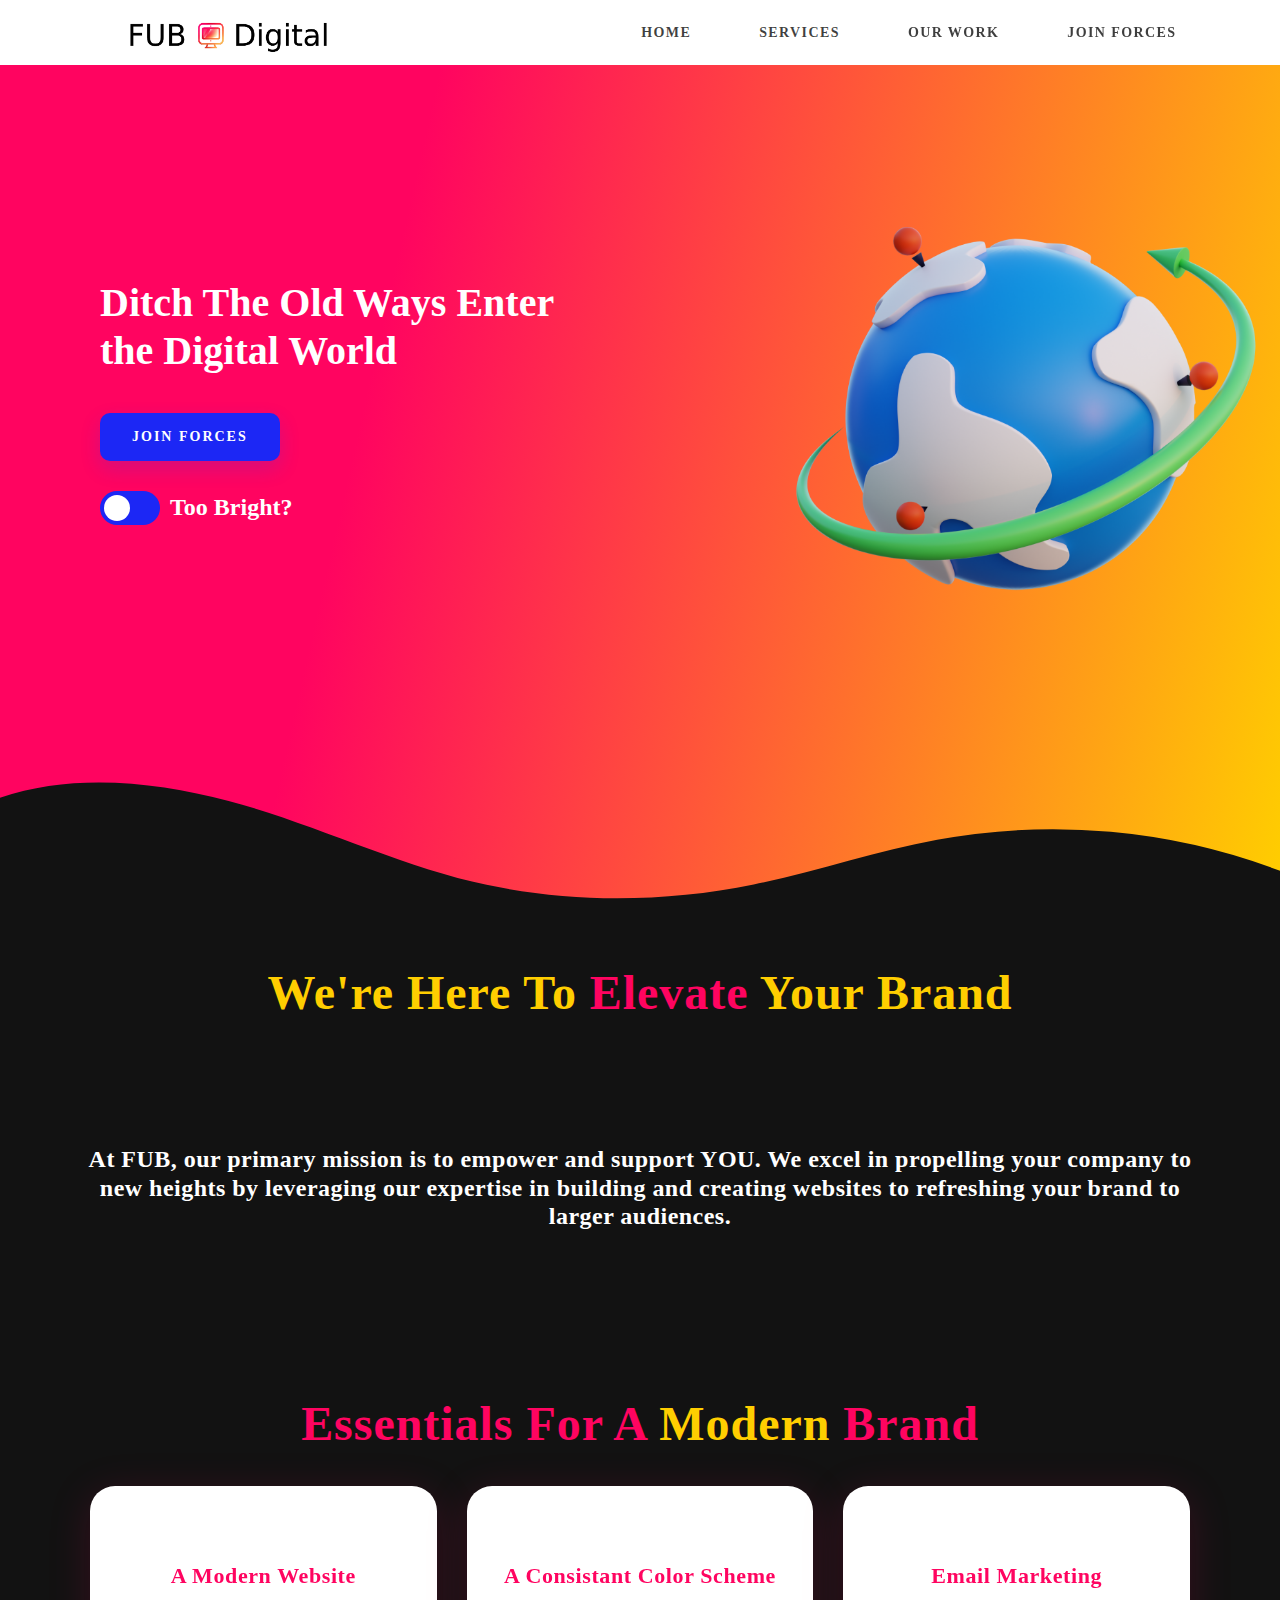
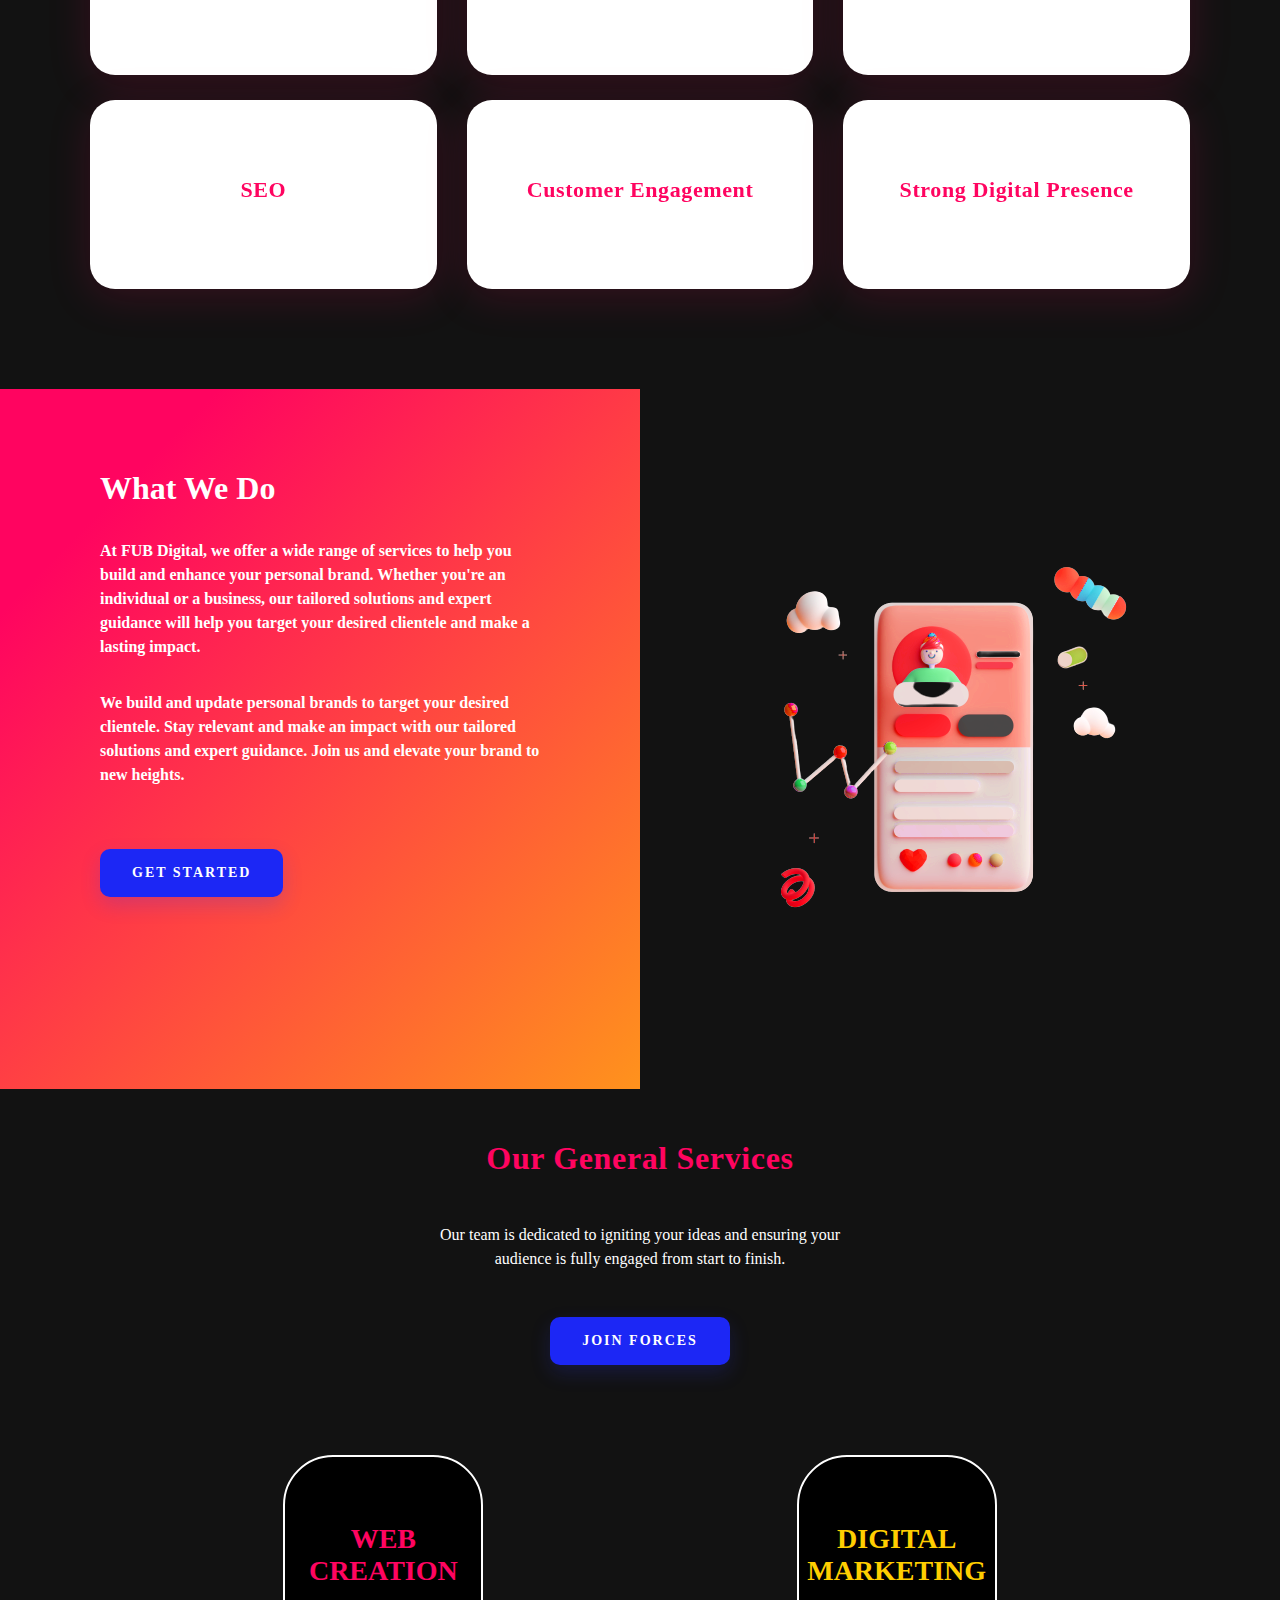
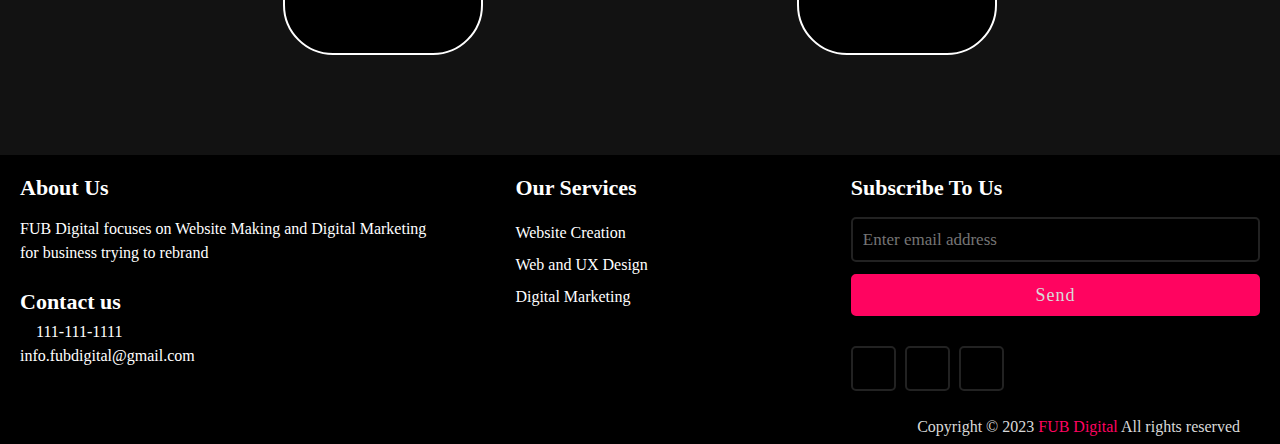
==== docs/index.html @ bb76d975 "added animations to digital-marketing" ====
<!DOCTYPE html>
<html lang="en">
<head>
    <meta charset="UTF-8">
    <meta http-equiv="X-UA-Compatible" content="IE=edge">
    <meta name="viewport" content="width=device-width, initial-scale=1.0">
    <meta name="keywords" content="fub digital, web, web creation, website making,marketing, digital marketing, fub, fubdigital ">
    <link rel="icon" type="image/png" href="imgs/img2.png">
    <title>Home Marketing - FUB Digital</title>
    <meta name="description" content="At FUB Digital, we offer a wide range of services to help you build and enhance your personal brand. Whether you're an individual or a business, our tailored solutions and expert guidance will help you target your desired clientele and make a lasting impact. We build and update personal brands to target your desired clientele. Stay relevant and make an impact with our tailored solutions and expert guidance. Join us and elevate your brand to new heights.">

    <link rel="stylesheet" href="styles.css">
    <link rel="stylesheet" href="nav.css">
    <script src="https://ajax.googleapis.com/ajax/libs/jquery/3.6.4/jquery.min.js"></script>
    <link rel="stylesheet" href="https://cdnjs.cloudflare.com/ajax/libs/animate.css/4.1.1/animate.min.css"/>
    <link rel="stylesheet" href="https://cdnjs.cloudflare.com/ajax/libs/font-awesome/5.15.3/css/all.min.css" integrity="sha512-iBBXm8fW90+nuLcSKlbmrPcLa0OT92xO1BIsZ+ywDWZCvqsWgccV3gFoRBv0z+8dLJgyAHIhR35VZc2oM/gI1w==" crossorigin="anonymous" referrerpolicy="no-referrer" />
    

    
</head>
<body>
    <header>
        <nav class = "navbar" id="navbar">
            <div class = "brand-and-toggler">
                <a href = "./" class = "navbar-brand"><img src="./imgs/logo.png" alt="FUB Digital logo" style="height: 75px; margin-top: 10px; "></a>
                <button class = "navbar-toggler" type = "button">
                    <span>
                        <i class = "fas fa-bars"></i>
                    </span>
                </button>
            </div>

            <div class = "navbar-collapse">
                <ul class = "navbar-nav">
                    <li class = "nav-item">
                        <a href = "./" class = "nav-link">HOME</a>
                    </li>
                    <li class = "nav-item"> <a class="nav-link"><div class="dropdown">SERVICES</div>

                    </a>
                        <ul class="sub-nav">

                            <li><a href="./web_creation">WEBSITE CREATION</a></li>
                            <li><a href="./digital_marketing">DIGITAL MARKETING</a></li>

                        </ul>

                    </li>
                    <li class = "nav-item">
                        <a href = "./ourwork" class = "nav-link">OUR WORK</a>
                    </li>

                    <li class = "nav-item">
                        <a href = "./join" class = "nav-link">JOIN FORCES</a>
                    </li>
                </ul>
            </div>
        </nav>

      </header>
      
      
    <main class="content">

        <section id="home-hero" class="home-hero">
            <div class="home-hero_container animate__animated animate__fadeIn">
                <div class="grid-container">
                    <div class="home-hero_text">
                        <h1 class="animate__animated animate__fadeInDown">Ditch The Old Ways Enter the Digital World</h1>
                        <a href="./join" class=" button-link animate__animated animate__fadeInLeft">
                            JOIN FORCES
                        </a>
                        <div class="theme-switch-wrapper animate__animated animate__fadeInLeft">
                            <label class="theme-switch" for="checkbox">
                                <input type="checkbox" id="checkbox" onclick="toggleTheme()" />
                                <div class="slider round"></div>
                            </label>
                            <em id="text-btn">Too Bright?</em>
                        </div>
                    </div>
                    <div class="image-container">
                        <img src="imgs/img2.png" alt="fub digital logo">
                    </div>
                </div>
            </div>
            <div class="custom-shape-divider-bottom-1684686974">
                <svg data-name="Layer 1" xmlns="http://www.w3.org/2000/svg" viewBox="0 0 1200 120" preserveAspectRatio="none" >
                    <path d="M321.39,56.44c58-10.79,114.16-30.13,172-41.86,82.39-16.72,168.19-17.73,250.45-.39C823.78,31,906.67,72,985.66,92.83c70.05,18.48,146.53,26.09,214.34,3V0H0V27.35A600.21,600.21,0,0,0,321.39,56.44Z" class="shape-fill"></path>
                </svg>
            </div>
        </section>
        <section id="aboutUS" class="aboutUS">
            <div class="aboutUS-container">
                <h1 class="fade-in-left">We're Here To <span>Elevate</span> Your Brand</h1>
                <p>At FUB, our primary mission is to empower and support YOU. We excel in propelling your company to new heights by leveraging our expertise in building and creating websites to refreshing your brand to larger audiences. </p>
            </div>
        </section>

        <section id="facts" class="fact-section">
            <div class="fact-grid ">
                <h2 class="fact-header fadeintop">Essentials For A  <span class="highlight">Modern</span> Brand</h2> 
                <div class="fact-item fade-in-left">
                    <h3 class="fact-title">
                        A Modern Website
                    </h3>
                </div>

                <div class="fact-item fadeintop">
                    <h3 class="fact-title">
                        A Consistant Color Scheme
                    </h3>
                </div>

                <div class="fact-item fadeintopright">
                    <h3 class="fact-title">
                        Email Marketing
                    </h3>
                </div>

                <div class="fact-item fadeinbottomleft">
                    <h3 class="fact-title">
                        SEO
                    </h3>
                </div>

                <div class="fact-item fadeinbottom">
                    <h3 class="fact-title">
                        Customer Engagement
                    </h3>
                </div>
                <div class="fact-item fadeinbottomright">
                    <h3 class="fact-title">
                        Strong Digital Presence 
                    </h3>
                </div>

            </div>
        </section>

        <section class="half">
            <div class="half_text-left ">
                <div class="fade-in-left">
                    <h2>What We Do</h2>
                    <p>At FUB Digital, we offer a wide range of services to help you build and enhance your personal brand. Whether you're an individual or a business, our tailored solutions and expert guidance will help you target your desired clientele and make a lasting impact.</p>
                    <p>We build and update personal brands to target your desired clientele. Stay relevant and make an impact with our tailored solutions and expert guidance. Join us and elevate your brand to new heights.</p>
                    <a href="./join" class="button-link">GET STARTED</a>
                </div>
            </div>
            <div class="half_text-right">
                <img src="imgs/img1.png" alt="fub digital logo image" class="updown" loading="lazy">
            </div>
          </section>

          <section class="services">
            <div class="services-heading">
                <h2>Our General Services</h2>
                <p>Our team is dedicated to igniting your ideas and ensuring your audience is fully engaged from start to finish.</p>
                <a href="./join" class="button-link survice-button">JOIN FORCES</a>
            </div>

            <div class="services-icons ">
                <a href="./web_creation" class="card fadeintop" id="red">WEB CREATION</a>
                <!-- <a href="./join" class="card" id="yellow">Join Forces</a> -->
                <a href="./digital_marketing" class="card fadeintop" id="yellow">Digital Marketing</a>
              </div>
              
          </section>
          
          
          
          
    </main>
    <footer>
        <div class="content">
          <div class="left box">
            <div class="upper">
              <div class="topic">About Us</div>
              <p>FUB Digital focuses on Website Making and Digital Marketing for business trying to rebrand</p>
            </div>
            <div class="lower">
              <div class="topic">Contact us</div>
              <div class="phone">
                <a href="#"><i class="fas fa-phone-volume"></i>111-111-1111</a>
              </div>
              <div class="email">
                <a href="mailto:info.fubdigital@gmail.com">info.fubdigital@gmail.com</a>
            </div>
            </div>
          </div>
          <div class="middle box">
            <div class="topic">Our Services</div>
            <div><a href="./web_creation">Website Creation</a></div>
            <div><a href="./web_creation">Web and UX Design</a></div>
            <div><a href="./digital_marketing">Digital Marketing</a></div>
          </div>
          <div class="right box">
            <div class="topic">Subscribe To Us</div>
            <form id="newsletter" action="https://script.google.com/macros/s/AKfycbzR2wk5Iat8Dn9GmWadnQo5yaMJlUxQSo3ph8XBPussXF7P6WfF2tfjZ5AcnZZwvG0q/exec" method="POST">
                <input name="email" type="text" placeholder="Enter email address">
                <input type="submit" name="" value="Send">
                <div class="media-icons">
                  <a href="#"><i class="fab fa-facebook-f"></i></a>
                  <a href="https://www.instagram.com/fubdigital/"><i class="fab fa-instagram"></i></a>
                  <a href="#"><i class="fab fa-twitter"></i></a>
                </div>
              </form>
              <script>
                document.getElementById('newsletter').addEventListener('submit', function(event) {
                event.preventDefault(); // Prevent form submission
  
                const form = event.target;
                const formData = new FormData(form);
  
                // Clear the form
                form.reset();
  
                fetch(form.action, {
                  method: form.method,
                  body: formData
                })
                .then(function(response) {
                  // Handle the response here if needed
                })
                .catch(function(error) {
                  console.error('Error:', error);
                });
              });
  
              </script> 
          </div>
        </div>
        <div class="bottom">
          <p>Copyright © 2023 <a href="TOS.html">FUB Digital</a> All rights reserved</p>
        </div>
      </footer>
<script src="script.js"></script>
<script src="animate.js"></script>
</body>
</html>
---- docs/styles.css ----
@import url('https://fonts.googleapis.com/css2?family=Poppins:wght@400;600;700;800&display=swap');

  body {
  --primary:#FF0460;  
  --secondary:#FFCE00;
  --pop:#1c27f5; 
  

  /* BETTER VERSION
  --primary:#FF0460;  
  --secondary:#1a73cd;
  --pop:#2ec4b6;   */
  
}
body.dark-theme{
  --primary: #296191 ;
  --secondary: #f8446e;
  --pop: #75d0af;

  /* Old VERSION
  --primary: #8bc27f ;
  --secondary: #2ec4b6;
  --pop: #c2ba61; */
}



*{
    margin: 0;
    padding: 0;
    border: 0;
    font-size: 100%;
    font: inherit;
    vertical-align: baseline;
    -webkit-font-smoothing: antialiased;
    -webkit-tap-highlight-color: transparent;  
    text-rendering: optimizelegibility;
    font-family: 'Poppins', sans-serif;
    border: none;

}

main{
  overflow-x: hidden;
  width: min(65ch, 100%-4rem);
  margin-inline: auto;
  line-height: 120%;
  background: #121212;

}

img{
  max-width: 100%;
  display: block;
}

.h1, .h2, .h3, .h4, .h5, .h6, h1, h2, h3, h4, h5, h6 {
    margin-top: 0;
    margin-bottom: 0.5rem;
    font-weight: 500;
    line-height: 1.2;
}
/* dialog  */

dialog {
  width: 90vw;
  height: min-content;
  max-width: 500px;
  position: absolute;
  inset: 0;
  margin: auto;
  border-radius: 25px;
  border: none;
  text-align: center;
  padding: 20px;
}

dialog form {
  text-align: center;
}

dialog h1 {
  font-size: 3rem;
  color: var(--primary);
  margin-top: 5%;
  font-weight: 700;
}
dialog a {
  font-style: normal;
  color: var(--pop);
  font-size: 2rem;
  margin-top: 5%;
}


dialog img {
  margin: 0 auto;
  max-width: 100%;
  height: auto;
}

dialog button {
  margin-top: 20px;
  background-color: var(--primary);
  color: #fff;
  border: none;
  padding: 15px 30px;
  cursor: pointer;
  border-radius: 5px;
}

@media (max-width: 600px) {
  dialog {
    width: 90vw;
    height: 80vh;
  }

  dialog form{
  margin-top: 25%;

  }
}




/*Simple css to style it like a toggle switch*/
.theme-switch-wrapper {
  display: flex;
  align-items: center;
  margin-top: 20px;
}
em {
  margin-left: 10px;
  font-size: 1.5rem;
  color: white;
  font-weight: 800;
}

.theme-switch {
  display: inline-block;
  height: 34px;
  position: relative;
  width: 60px;
}

.theme-switch input {
  display:none;
}

.slider {
  background-color: var(--pop);
  bottom: 0;
  cursor: pointer;
  left: 0;
  position: absolute;
  right: 0;
  top: 0;
  transition: .4s;
}

.slider:before {
  background-color: #fff;
  bottom: 4px;
  content: "";
  height: 26px;
  left: 4px;
  position: absolute;
  transition: .4s;
  width: 26px;
}

input:checked + .slider {
  background-color: var(--pop);
}

input:checked + .slider:before {
  transform: translateX(26px);
}

.slider.round {
  border-radius: 34px;
}

.slider.round:before {
  border-radius: 50%;
}




.red{
  /* background: linear-gradient(102.76deg, var(--primary) 30.7%, var(--secondary) 100%); */
  background-color: var(--primary);
  opacity: 95%;
}

.blue{
  /* background: linear-gradient(102.76deg, var(--secondary) 30.7%, var(--pop) 100%); */
  background-color: var(--pop);
  opacity: 95%;

}
.yellow{
  /* background: linear-gradient(102.76deg, var(--pop) 30.7%, var(--primary) 100%); */
  background-color: var(--secondary);
  opacity: 95%;

}


#red{
  color: var(--primary);
  font-weight: 600;
}

#yellow{
  color: var(--secondary);
  font-weight: 600;

}

#blue{
  color: var(--pop);
  font-weight: 600;

}
.bg_img{
    width: 200px;
}

.custom-shape-divider-bottom-1684686974 {
  position: absolute;
  bottom: 0;
  left: 0;
  width: 100%;
  line-height: 0;
  transform: rotate(180deg);
}



.custom-shape-divider-bottom-1684686974 .shape-fill {
  fill: rgb(18, 18, 18);
}

  /* hompage hero  */

.bg_img {
    padding: 2rem;
    text-align: center;
    color: rgb(255, 255, 255);
  }
  
  .title {
    margin: 0;
    font-size: 1.5rem;
    font-weight: bold;
    color: var(--primary);
    width: 175px;
  }
  
  .color,
  .hover:active {
    background-color: var(--primary);
    color: var(--secondary);
    border-color: transparent;
  }
  
  .hover:hover {
    background-color: var(--primary);
    color: var(--secondary);
  }
  
  .home-hero {
    background: linear-gradient(102.76deg, var(--primary) 30.7%, var(--secondary) 100%);
    height: 100dvh;
    width: 100%;
    display: flex;
    justify-content: center;
}

.home-hero_container {
    width: 100%;
    height: calc(100dvh - 96px);
    max-width: 1440px;
    display: flex;
    justify-content: center;
}

.grid-container {
    display: grid;
    grid-template-columns: 60% 40%;
    align-items: center;
}

.home-hero_text {
    padding-left: 100px;
}

.home-hero_text h1 {
    color: #ffffff;
    font-size: 2.5rem;
    width: 100%;
    max-width: 500px;
    font-weight: 800;
    font-size: 2.5rem;
}

.home-hero__button {
    padding: 20px 48px;
    margin-top: 64px;
}

.image-container {
    display: flex;
    justify-content: flex-end;
    align-items: center;
}

.image-container img {
    max-width: 100%;
    height: auto;
}

.updown{
  display: flex;
  justify-content: flex-end;
  align-items: center;
  animation-name: moveUpDown;
  animation-duration: 4s;
  animation-timing-function: ease-in-out;
  animation-iteration-count: infinite;
  animation-direction: alternate;
}

.image-container {
  display: flex;
  justify-content: flex-end;
  align-items: center;
  animation-name: moveUpDown;
  animation-duration: 4s;
  animation-timing-function: ease-in-out;
  animation-iteration-count: infinite;
  animation-direction: alternate;
}

@keyframes moveUpDown {
  0% {
      transform: translateY(0);
  }
  50% {
      transform: translateY(-40px);
  }
  100% {
      transform: translateY(0);
  }
}


  
  
  .button-link {
    margin-top: 30px;
    margin-bottom: 10px;
    transition: .5s;
    display: inline-block;
    text-transform: uppercase;
    padding: 17px 32px;
    background: var(--pop);
    color: white;
    font-weight: 600;
    font-size: 14px;
    letter-spacing: 2px;
    text-decoration: none;
    box-shadow: 0px 8px 20px rgba(45, 55, 237, 0.2);
    line-height: 1;
    border-radius: 10px;
  }
  .button-link:hover{
    scale: 1.05;


  }


  /* Media Queries */
  
  /* Small screens */
  @media only screen and (max-width: 1023px) {
    .home-hero_text {
        padding-left: 20px;
    }
    
    .home-hero_text h1 {
        font-size: 1.8rem;
    }
    
    .home-hero_container {
        background-size: 0% !important;
    }
    
    .grid-container {
        grid-template-columns: 100%;
    }
    
    .image-container {
        display: none;
    }
}

  
  /* Medium screens */
  @media only screen and  (max-width: 1024px) {
    
    .home-hero_text h1 {
      font-size: 2rem;
    }
  }
  
  /* Large screens */
  @media only screen and (min-width: 1025px) {
    .home-hero_text {
      padding-left: 100px;
    }
  }
  

/* About us section */

.aboutUS{
  background: #121212;
  padding: 80px 90px;
  display: flex;
  align-items: center;
  padding: 5%;
  margin: 0 auto;
}

.aboutUS-container h1{
  color: var(--secondary);
  width: 100%;
  font-size: 2rem;
  font-style: normal;
  font-weight: 800;
  font-size: 48px;
  line-height: 120%;
  letter-spacing: 0.02em;
  text-align: center;
  padding-bottom: 10%;
}

.aboutUS-container h1 span{
  color: var(--primary);
}

.aboutUS-container p{
  color: white;
  width: 100%;
  font-size: 2rem;
  font-style: normal;
  font-weight: 800;
  font-size: 24px;
  line-height: 120%;
  letter-spacing: 0.02em;
  text-align: center;
}

/* fact section  */

.fact-section {
    background: #121212;
    padding: 80px 90px;
    display: flex;
    align-items: center;
    margin: 0 auto;
  }
  
  .fact-grid {
    display: grid;
    grid-template-columns: repeat(3, 1fr);
    column-gap: 30px;
    row-gap: 25px;
    width: 100%;
    max-width: 1245px;
    margin: 0 auto;
    padding: 20px 0;
    justify-items: center;
  }
  
  .fact-header {
    grid-column: 1/-1;
    width: 100%;
    font-size: 2rem;
    font-style: normal;
    font-weight: 800;
    font-size: 48px;
    line-height: 120%;
    letter-spacing: 0.02em;
    color: var(--primary);
    z-index: 1;
    text-align: center;
  }
  
  .fact-item {
    display: flex;
    align-items: center; /* Center vertically */
    justify-content: center; /* Center horizontally */
    transition: .5s;
    background: #FFFFFF;
    line-height: 1.5;
    min-height: 189px;
    height: auto;
    width: 100%;
    filter: drop-shadow(0px 8px 20px rgba(255, 4, 96, 0.15));
    position: relative;
    box-sizing: border-box;
    border-radius: 25px;
  }

  .fact-item:hover{
    scale: 1.05;
  }
  
  .fact-title {
    font-size: 22px;
    line-height: 120%;
    letter-spacing: 0.6px;
    color: var(--primary);
    padding: 32px;
    text-align: center;
    text-transform: none;
    font-weight: 800;
  }
  
  .highlight {
    color: var(--secondary);
  }
  
  @media only screen and (max-width: 600px) {
    .fact-section{
      margin:  auto;
      width: min-content;
      padding: 0;
    }
    .fact-grid {
      display: grid;
      grid-template-columns: 1fr;
      grid-template-rows: auto auto auto;
      grid-gap: 20px;
    }
  
    .fact-item {
      width: 100%;
      text-align: center;
    }
  
    .fact-header {
      font-size: 24px;
    }
  }

  @media only screen and (min-width: 601px) and (max-width: 750px) {
    .fact-grid {
      grid-template-columns: repeat(2, 1fr);
      column-gap: 15px;
      row-gap: 15px;
    }
  
    .fact-header {
      font-size: 36px;
    }
  }
  
  

  /* half section       */
.half {
  margin: 0;
  width: 100%;
  min-height: 700px;
  font-weight: 600;
  font-size: 16px;
  line-height: 24px;
  display: flex;
  align-items: center;
  justify-content: center;
}

.half_text-left {
  background: linear-gradient(134.23deg, var(--primary) 16.53%, var(--secondary) 135.12%);
  margin: 0;
  padding: 80px;
  border: 0;
  mix-blend-mode: normal;
  width: 50%;
  display: flex;
  flex-direction: column;
  align-items: flex-start; /* Updated value */
  padding-left: 100px;
  padding-right: 88px;
  align-self: stretch;
  box-sizing: border-box;
}

.smaller {
  scale: .7;
}
.half_text-left h2 {
  color: #FFFFFF;
  margin-bottom: 32px;
  width: 100%;
  white-space: pre-line;
  font-size: 2rem;
  font-weight: 700;
  max-width: 450px;
}

.half_text-left p {
  color: #FFFFFF;
  margin-bottom: 32px;
  font-size: 1rem;
  max-width: 450px;
}



.half_text-right {
  width: 50%;
  color: var(--primary);
  text-align: center;
  display: flex;
  align-items: center;
  justify-content: center;
}

.half_text-right div {
  max-width: 460px;

}

.half-flip{
  background: linear-gradient(134.08deg, var(--secondary) -13.36%, var(--primary) 51%);
}
.half-reverse{
  background: linear-gradient(-50deg, var(--secondary) -13.36%, var(--primary) 51%);

}

@media (max-width: 768px) {
    .half {
      flex-direction: column;
      align-items: center;
    }
    
    .half_text-left {
      order: 2;
      width: 100%;
      padding: 40px;
      align-items: center;
      text-align: center;
    }
    
    .half_text-left h2,
    .half_text-left p {
      max-width: none;
    }
    
    .half_text-right {
      order: 1;
      width: 100%;
      margin-bottom: 40px;
    }
  }


  /* services sectinon  */

  .services{
    background: #121212;
    color: #FFFFFF;
    font-size: 16px;
    line-height: 24px;
    padding: 20px 0 20px 0;
    font-family: 'Poppins', sans-serif;

  }

  .services-icons{
    max-width: 1440px;
    margin: 20px auto;
    padding: 60px 0;
    display: flex;
    justify-content: space-evenly;
    gap: 30px;
    text-align: center;
    color: #FFFFFF;
    text-decoration: none;
    font-size: 28px;
    line-height: 34px;
    text-transform: uppercase;
  }

  .services-icons a{
    color: white;
  }

  .services-heading{
    width: 400px;
    margin: 0 auto;
    text-align: center;
  }

  .services-heading h2 {
    padding: 30px 0;
    font-size: 2rem;
    font-style: normal;
    font-weight: 700;
    letter-spacing: 0.02em;
    color: var(--primary);
  }

  .services-heading p {
    display: block;
    margin-block-start: 1em;
    margin-block-end: 1em;
    margin-inline-start: 0px;
    margin-inline-end: 0px;
  }
  @media only screen and (max-width: 600px){
    .services-heading{
      width: 80%;
    }
  }

  
  .card {
    display: flex;
    justify-content: center;
    align-items: center;
    width: 200px;
    height: 200px;
    line-height: 2rem;
    background-color: black;
    color: white;
    text-align: center;
    padding: 20px;
    border: 2px solid white;
    border-radius: 50px;
    transition: border-color 0.3s ease-in-out;
  }
  
  @media (max-width: 768px) {
    .services-icons {
      flex-direction: column;
      align-items: center;
    }
  
    .card {
      margin-bottom: 20px;
    }
  }  

  .card:hover {
    border-color: var(--primary);
  }
  
  .card#blue:hover {
    border-color: var(--pop);
  }
  .card#yellow:hover {
    border-color: var(--secondary);
  }
  



  @media (max-width: 768px) {
    .services-icons {
        flex-direction: column; /* Changes the flex direction to vertical */
        width: 100%; /* Sets the width to 100% to occupy the full width */
        justify-content: center; /* Centers the items vertically */
        gap: 20px; /* Reduces the gap between items */
        padding: 20px 0; /* Reduces the padding */
    }
}

.bottom-join-us {
  background-color: black;
  padding-top: 5%;
  padding-bottom: 5%;
}

.bottom-join-us-container {
  display: flex;
  justify-content: center;
}

*{
  margin: 0;
  padding: 0;
  box-sizing: border-box;
  text-decoration: none;
}
footer{
  width: 100%;
  position: bottom;
  bottom: 0;
  left: 0;
  background: black;
}
footer .content{
  max-width: 1350px;
  margin: auto;
  padding: 20px;
  display: flex;
  flex-wrap: wrap;
  justify-content: space-between;
}
footer .content p,a{
  color: #fff;
  line-height: 24px;
}
footer .content .box{
  width: 33%;
  transition: all 0.4s ease;
}
footer .content .topic{
  font-size: 22px;
  font-weight: 600;
  color: #fff;
  margin-bottom: 16px;
}

footer .content .lower .topic{
  margin: 24px 0 5px 0;
}
footer .content .lower i{
  padding-right: 16px;
}
footer .content .middle{
  padding-left: 80px;
}
footer .content .middle a{
  line-height: 32px;
}
footer .content .right input[type="text"]{
  height: 45px;
  width: 100%;
  outline: none;
  color: #d9d9d9;
  background: #000;
  border-radius: 5px;
  padding-left: 10px;
  font-size: 17px;
  border: 2px solid #222222;
}
footer .content .right input[type="submit"]{
  height: 42px;
  width: 100%;
  font-size: 18px;
  color: #d9d9d9;
  background: var(--primary);
  outline: none;
  border-radius: 5px;
  letter-spacing: 1px;
  cursor: pointer;
  margin-top: 12px;
  border: 2px solid var(--primary);
  transition: all 0.3s ease-in-out;
}
.content .right input[type="submit"]:hover{
  background: none;
  color:  var(--primary);
}
footer .content .media-icons a{
  font-size: 16px;
  height: 45px;
  width: 45px;
  display: inline-block;
  text-align: center;
  line-height: 43px;
  border-radius: 5px;
  border: 2px solid #222222;
  margin: 30px 5px 0 0;
  transition: all 0.3s ease;
}
.content .media-icons a:hover{
  border-color: var(--primary);
}
footer .bottom{
  width: 100%;
  text-align: right;
  color: #d9d9d9;
  padding: 0 40px 5px 0;
}
footer .bottom a{
  color: var(--primary);
}
footer a{
  transition: all 0.3s ease;
}
footer a:hover{
  color: var(--primary);
}

footer .content .lower a,
footer .content .middle a,
footer .content .media-icons a {
  color: #fff;
  transition: all 0.3s ease;
}

footer .content .lower a:hover,
footer .content .middle a:hover,
footer .content .media-icons a:hover {
  color: var(--primary);
}


@media (max-width:1100px) {
  footer .content .middle{
    padding-left: 50px;
  }
}
@media (max-width:950px){
  footer .content .box{
    width: 50%;
  }
  .content .right{
    margin-top: 40px;
  }
}
@media (max-width:560px){
  footer{
    position: relative;
  }
  footer .content .box{
    width: 100%;
    margin-top: 30px;
  }
  footer .content .middle{
    padding-left: 0;
  }
}
@media (max-width: 560px) {
  .media-icons {
    display: flex;
    justify-content: center;
  }
}

@media (max-width: 768px) {
  .custom-shape-divider-bottom-1684686974 {
    display: none;
  }
}
---- docs/nav.css ----
@font-face {font-family: "Sharp Sans No1 Extrabold"; src: url("//db.onlinewebfonts.com/t/8bae8ac7ec8f35d5eff04dd7d4b528b0.eot"); src: url("//db.onlinewebfonts.com/t/8bae8ac7ec8f35d5eff04dd7d4b528b0.eot?#iefix") format("embedded-opentype"), url("//db.onlinewebfonts.com/t/8bae8ac7ec8f35d5eff04dd7d4b528b0.woff2") format("woff2"), url("//db.onlinewebfonts.com/t/8bae8ac7ec8f35d5eff04dd7d4b528b0.woff") format("woff"), url("//db.onlinewebfonts.com/t/8bae8ac7ec8f35d5eff04dd7d4b528b0.ttf") format("truetype"), url("//db.onlinewebfonts.com/t/8bae8ac7ec8f35d5eff04dd7d4b528b0.svg#Sharp Sans No1 Extrabold") format("svg"); }

@import url(//db.onlinewebfonts.com/c/8bae8ac7ec8f35d5eff04dd7d4b528b0?family=Sharp+Sans+No1+Extrabold);

  
  :root {
    --primary-color: #2d2c62;

}

* {
    padding: 0;
    margin: 0;
    box-sizing: border-box;
    -webkit-tap-highlight-color: transparent;
    font-family: 'SharpSansNo1-Extrabold';
}



body{
    background: white;
    font-family: 'SharpSansNo1-Extrabold';


}

a {
    color: var(--primary-color);
    text-decoration: none;
    font-family: 'SharpSansNo1-Extrabold';
}
.dropdown{
    width: auto;
    font-family: 'SharpSansNo1-Extrabold';
  overflow-x: visible !important;


}
.dropdown::after{
    font-family: "Font Awesome 5 Free";
    font-weight: 900;
    content: "\f107";    display: grid;
    position: absolute;
    left: 38%;

    
}

.body-container {
    max-width: 1320px;
    padding: 0 16px;
    margin: 0 auto;
}

.navbar-toggler {
    display: none;
}

.nav-link {
    transition: color 0.3s ease-in-out;
    font-family: 'SharpSansNo1-Extrabold';
  }
  
  .sub-nav li a {
    font-family: 'SharpSansNo1-Extrabold';
  }
  


.navbar {
    width: 100%;
    height: 65px;
    justify-content: space-around;
    align-items: center;
    display: flex;
    background: #FFFFFF;
    position: fixed;
    top: 0;
    z-index: 9999;
    transition: top 0.3s; /* Transition effect when sliding down (and up) */
}

.navbar-brand {
    font-size: 29px;
    font-weight: 600;
    font-family: 'SharpSansNo1-Extrabold';

}

.navbar-collapse {
    display: flex !important;
    align-items: center;
    justify-content: space-between;
    transition: all 0.3s ease-in-out;
}

.navbar-nav {
    list-style-type: none;
}

.nav-item {
    display: inline-block;
    margin-left: 64px;
    font-weight: 800;
}

.nav-link {
    font-family: 'SharpSansNo1-Extrabold';
    font-style: normal;
    font-weight: 800;
    font-size: 14px;
    letter-spacing: 0.1em;
    text-transform: uppercase;
    text-decoration: none;
    color: rgba(0, 0, 0, 0.757);
    transition: all 0.2s ease-in-out;
}

.nav-link:hover {
    color: var(--primary);
}

.header-btns {
    margin-left: 110px;
}

.header-btns .btn {

    background-color: transparent;
    color: #fff;
    padding: 12px 20px;
    border-radius: 4px;
    border: 1px solid transparent;
    transition: all 0.3s ease-in-out;
}

/* dropdown */
nav ul li {
    font-family: 'SharpSansNo1-Extrabold';
    font-style: normal;
    font-weight: 800;
    font-size: 14px;
    letter-spacing: 0.1em;
    text-transform: uppercase;
    text-decoration: none;
    color: rgba(0, 0, 0, 0.757);
    transition: all 0.2s ease-in-out;
    text-align: center;
    cursor: pointer;
    transition: all 0.5s ease;
    position: relative;
}

nav ul li:hover {
    color: var(--primary);
    box-shadow: inset 0 5px var(--primary);
}
.sub-nav {
    position: absolute;
    top: 20px;
    left: 0;
    width: auto; /* change width to auto */
    background: white;
    box-shadow: 1px 1px 2px rgba(0, 0, 0, 0.14), -1px 0px 1px rgba(0, 0, 0, 0.14);
    visibility: hidden;
    left: 50%;
    transform: translateX(-50%);
    opacity: 0;
    border-radius: 10px;
    z-index: 2;
}

nav ul li ul.sub-nav li {
    color: var(--primary);
    width: 100%;
    padding: 15px 50px; /* increase padding left and right */
    list-style: none;
    max-width: fit-content;
    box-sizing: border-box; /* include padding in width calculation */

}
nav ul li ul.sub-nav li :hover{   
    color: var(--primary);
    
}



nav ul li ul.sub-nav li:hover {
    color: var(--primary);
    box-shadow: 0 0;
    
}

nav ul li:hover ul.sub-nav {
    visibility: visible;
    opacity: 1;
    
}
@media screen and (max-width: 1200px) {
    .nav-item {
        margin-left: 30px;
        
    }
}

@media screen and (max-width: 992px) {

    nav ul li ul.sub-nav li{
        margin-top: 30px;
    }
    .navbar-toggler {
        display: block;
    }
    .navbar{
        background:white;
        /* background: #ffce00; */

    }

    nav ul li:hover{
        box-shadow: none;
    }

    .brand-and-toggler {
        display: flex;
        align-items: center;
        justify-content: space-between;

    }

    .navbar-collapse {
        position: fixed;
        right: 0;
        top: 0;
        flex-direction: column;
        justify-content: flex-start;
        background-color: black;
        height: 100%;
        width: 320px;
        transform: translateX(100%);
        z-index: 999;
    }

    .nav-item {
        display: block;
        margin: 80px 0;
        text-align: center;
    }

    .navbar-nav {
        margin-top: 80px;

    }

    .nav-link {
        color: #fff;
        transition: all 0.3s ease-in-out;

    }

    .nav-link:hover {
        color: white;
    }

    .brand-and-toggler {
        width: 100%;
    }

    .navbar-toggler {
        border: none;
        font-size: 26px;
        display: inline-block;
        padding: 4px 8px;
        background-color: transparent;
        color: var(--primary-color);
        border-radius: 2px;
        cursor: pointer;
        transition: all 0.3s ease-in-out;
    }
/* 
    .navbar-toggler:hover {
        background-color: black;
        color: #fff;
    } */

    .header-btns {
        margin: 0;
    }

    .header-btns .btn {
        display: block;
        text-align: center;
        width: 260px;
    }



    nav ul li ul.sub-nav {
        position: relative;
        top: 20px;
        left: 50%;
        transform: translateX(-40%);
        width: 100%;
        background: transparent;
        content-visibility: hidden;
        border: none;
        opacity: 0;
        box-shadow: none;
    }
    /* fix the sub nav elements */
    .sub-nav li {
        color: var(--primary-color);
        width: 100%;
        list-style: none;
        max-width: fit-content; 
        margin-bottom: 50px;
    }


    nav ul li:hover ul.sub-nav {
        content-visibility: visible;
        opacity: 1;
        margin-bottom: 40px;

    }

    .dropdown::after{
        content: none;
    }
    

    a {
        color: white;
    }

    li {
        color: black !important;
    }

}



/* navbar related classes */
.showNavbar {
    transform: translateX(0);
}

.showNavbar-toggler {
    z-index: 1000;
    color: #fff;
}

.resize-animation-stopper * {
    animation: none !important;
    transition: none !important;
}

.holder {
    overflow-x: hidden;
}
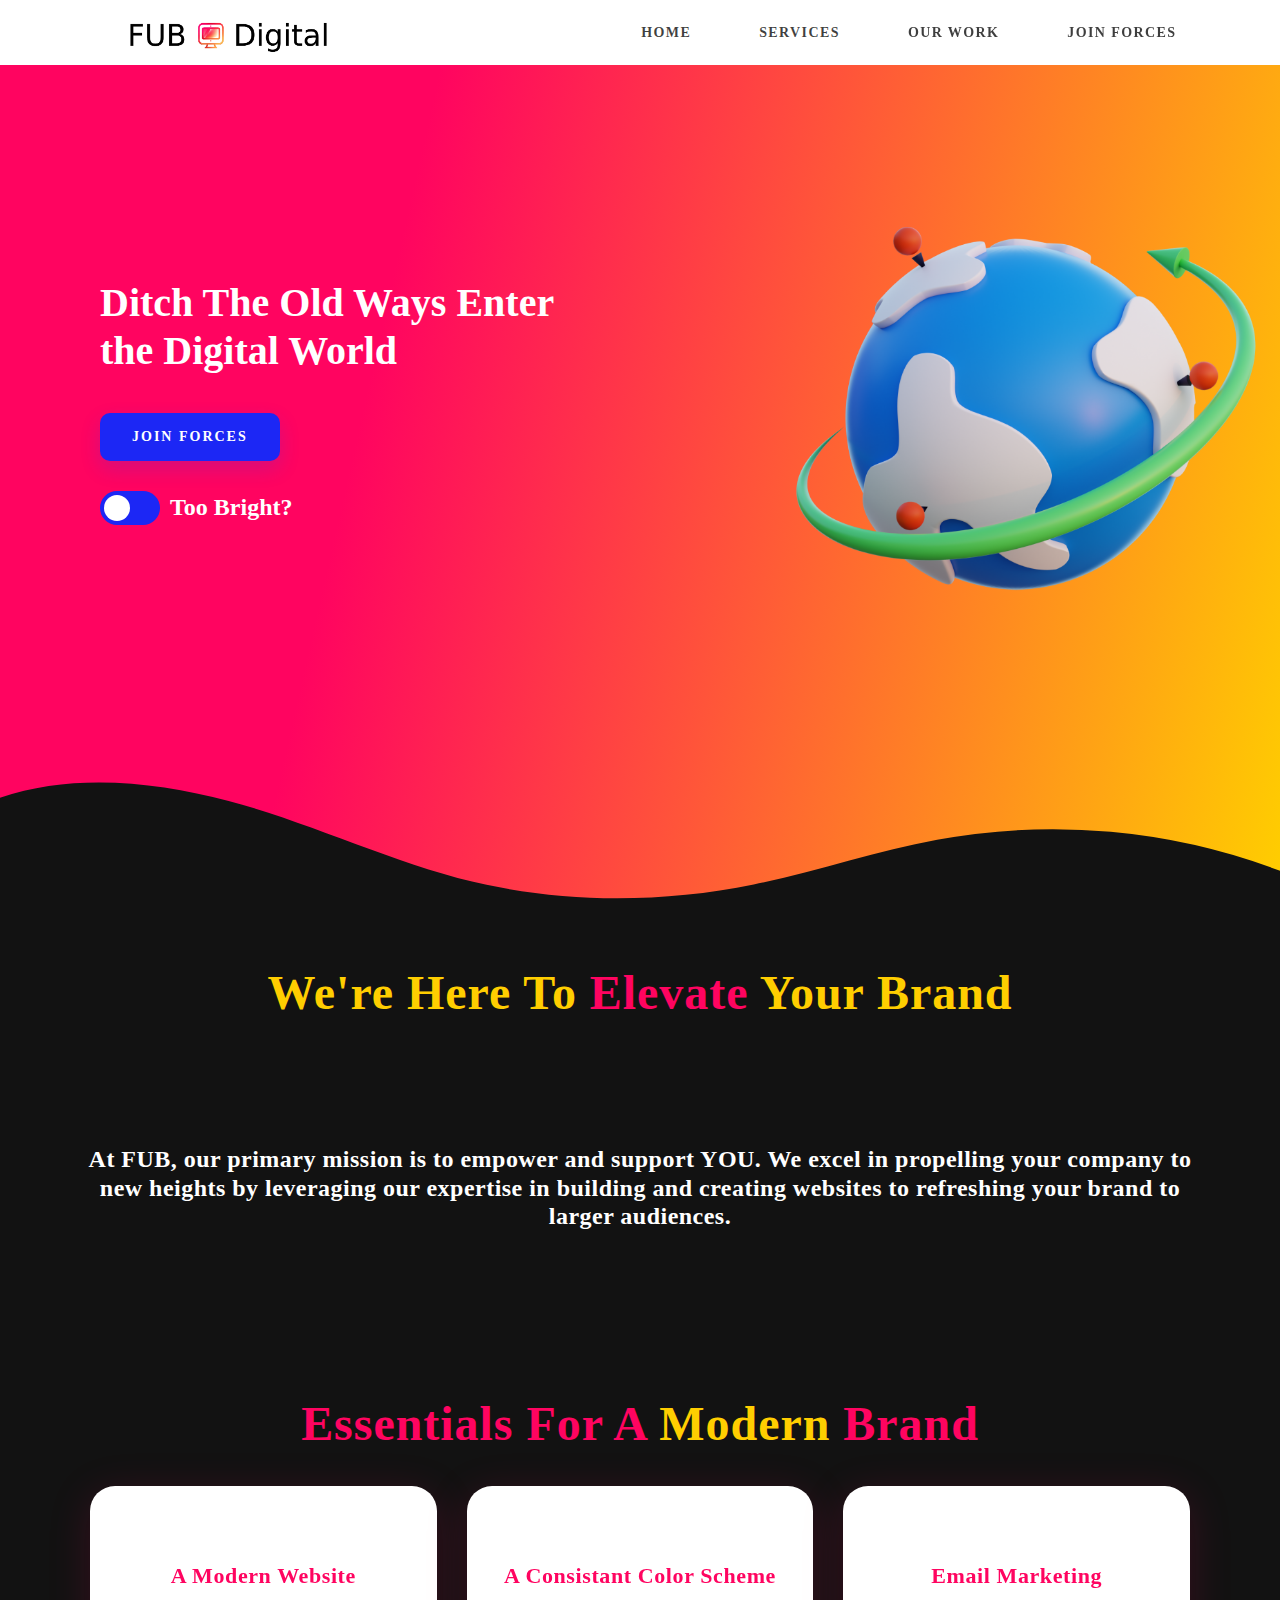
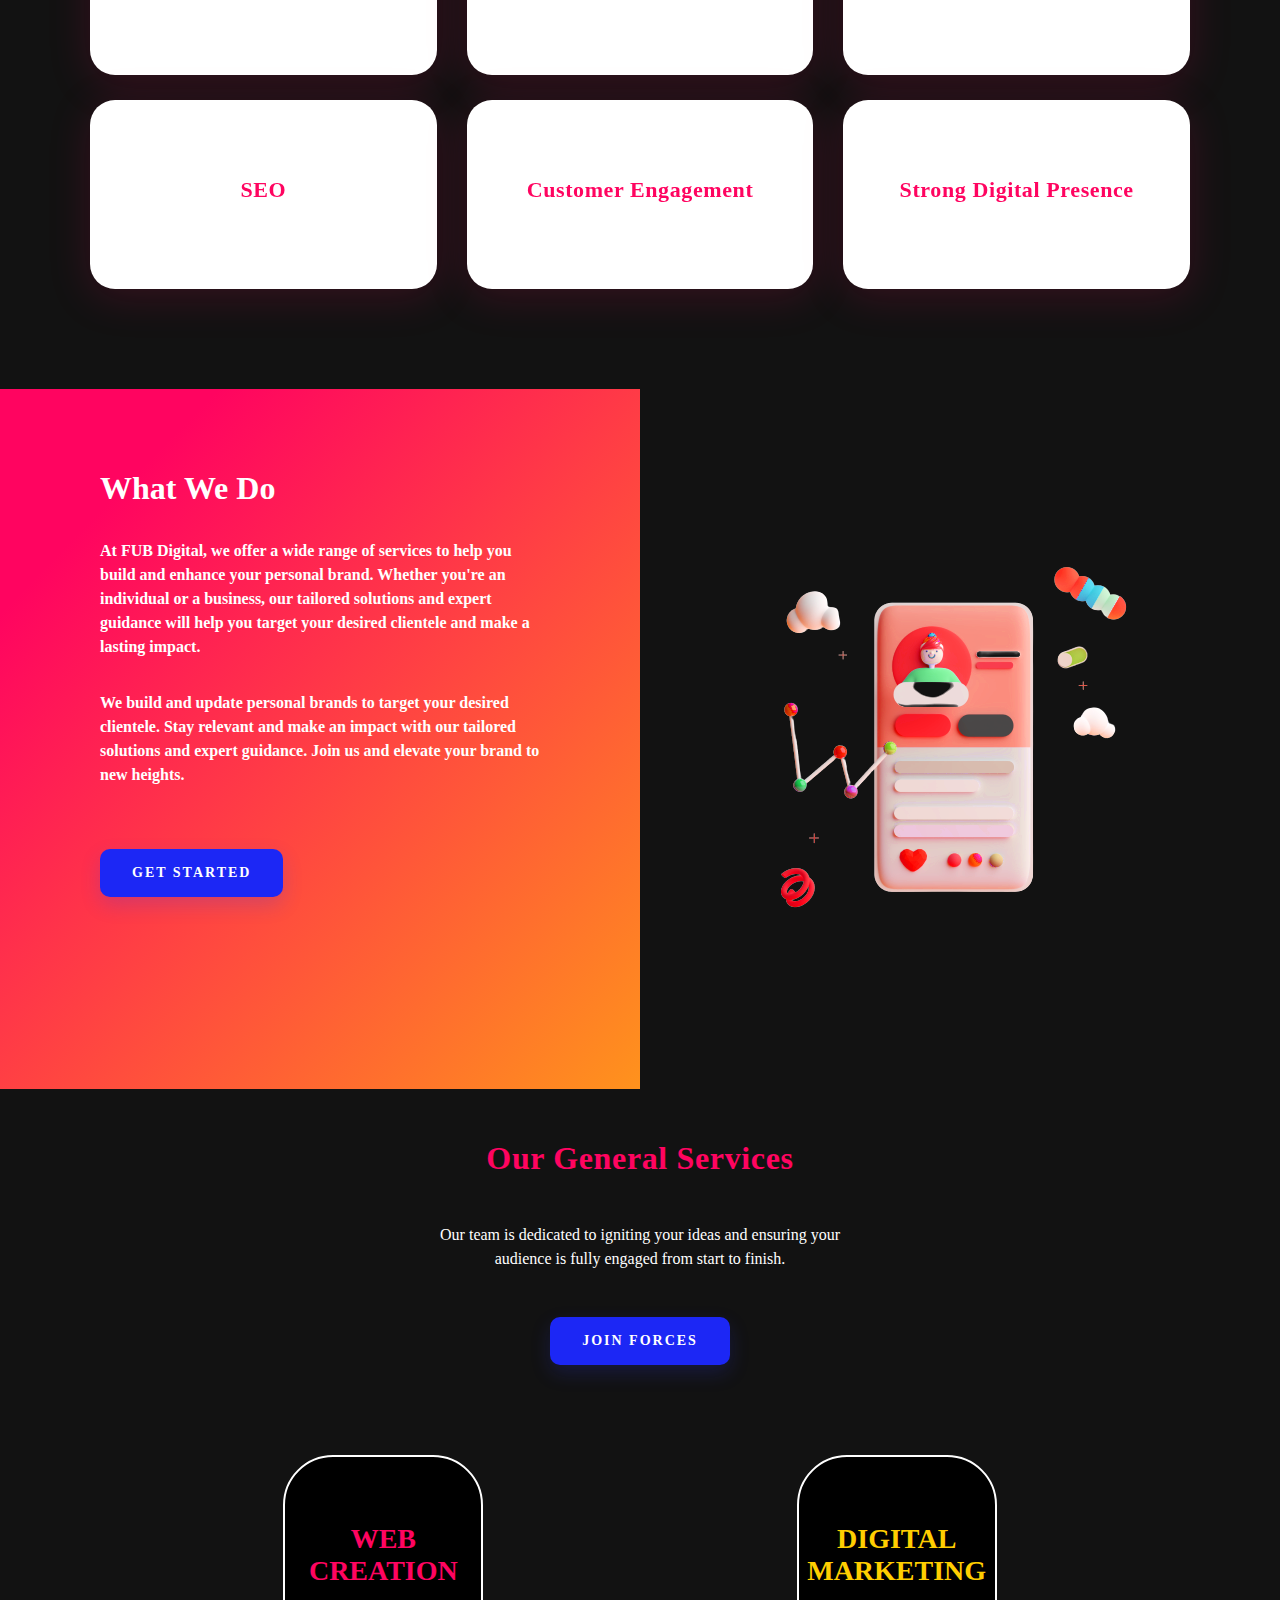
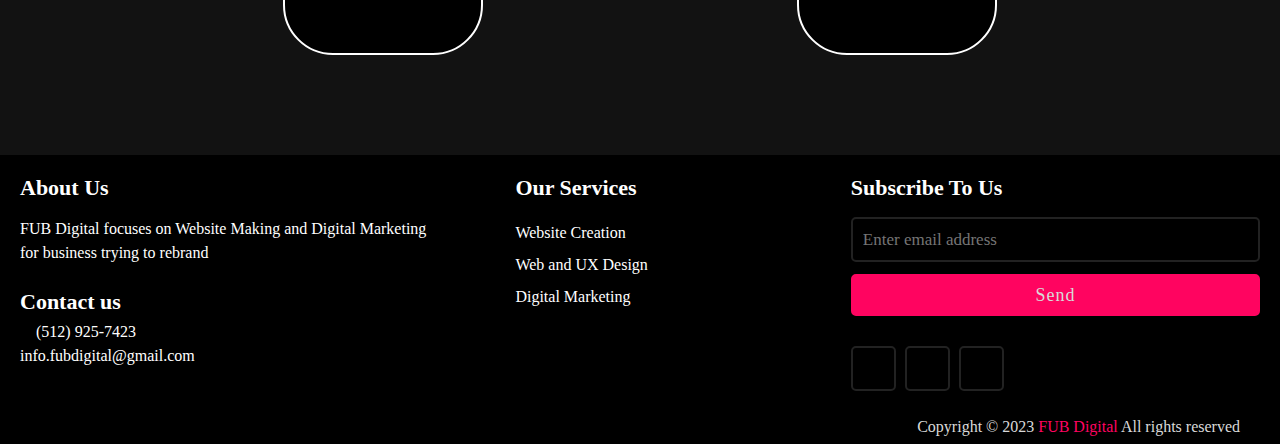
==== commit 6146db4c: "Merge branch 'main' of https://github.com/justjaiom/FUB_Digital" ====
--- a/docs/index.html
+++ b/docs/index.html
@@ -1,6 +1,7 @@
 <!DOCTYPE html>
 <html lang="en">
 <head>
+    
     <meta charset="UTF-8">
     <meta http-equiv="X-UA-Compatible" content="IE=edge">
     <meta name="viewport" content="width=device-width, initial-scale=1.0">
@@ -15,14 +16,12 @@
     <link rel="stylesheet" href="https://cdnjs.cloudflare.com/ajax/libs/animate.css/4.1.1/animate.min.css"/>
     <link rel="stylesheet" href="https://cdnjs.cloudflare.com/ajax/libs/font-awesome/5.15.3/css/all.min.css" integrity="sha512-iBBXm8fW90+nuLcSKlbmrPcLa0OT92xO1BIsZ+ywDWZCvqsWgccV3gFoRBv0z+8dLJgyAHIhR35VZc2oM/gI1w==" crossorigin="anonymous" referrerpolicy="no-referrer" />
     
-
-    
 </head>
 <body>
     <header>
         <nav class = "navbar" id="navbar">
             <div class = "brand-and-toggler">
-                <a href = "./" class = "navbar-brand"><img src="./imgs/logo.png" alt="FUB Digital logo" style="height: 75px; margin-top: 10px; "></a>
+                <a href = "./" class = "navbar-brand"><img src="./imgs/logo.png" alt="FUB Digital logo" style="height: 75px; width: 267; margin-top: 10px; "></a>
                 <button class = "navbar-toggler" type = "button">
                     <span>
                         <i class = "fas fa-bars"></i>
@@ -91,14 +90,14 @@
         </section>
         <section id="aboutUS" class="aboutUS">
             <div class="aboutUS-container">
-                <h1 class="fade-in-left">We're Here To <span>Elevate</span> Your Brand</h1>
-                <p>At FUB, our primary mission is to empower and support YOU. We excel in propelling your company to new heights by leveraging our expertise in building and creating websites to refreshing your brand to larger audiences. </p>
+                <h1 >We're Here To <span>Elevate</span> Your Brand</h1>
+                <p class="fade-in-up">At FUB, our primary mission is to empower and support YOU. We excel in propelling your company to new heights by leveraging our expertise in building and creating websites to refreshing your brand to larger audiences. </p>
             </div>
         </section>
 
         <section id="facts" class="fact-section">
             <div class="fact-grid ">
-                <h2 class="fact-header fadeintop">Essentials For A  <span class="highlight">Modern</span> Brand</h2> 
+                <h2 class="fact-header">Essentials For A  <span class="highlight">Modern</span> Brand</h2> 
                 <div class="fact-item fade-in-left">
                     <h3 class="fact-title">
                         A Modern Website
@@ -147,7 +146,7 @@
                 </div>
             </div>
             <div class="half_text-right">
-                <img src="imgs/img1.png" alt="fub digital logo image" class="updown" loading="lazy">
+                <img src="imgs/img1.png" alt="fub digital logo image" style="width: auto;height: auto;" class="updown" loading="lazy">
             </div>
           </section>
 
@@ -159,9 +158,9 @@
             </div>
 
             <div class="services-icons ">
-                <a href="./web_creation" class="card fadeintop" id="red">WEB CREATION</a>
+                <a href="./web_creation" class="card" id="red">WEB CREATION</a>
                 <!-- <a href="./join" class="card" id="yellow">Join Forces</a> -->
-                <a href="./digital_marketing" class="card fadeintop" id="yellow">Digital Marketing</a>
+                <a href="./digital_marketing" class="card" id="yellow">Digital Marketing</a>
               </div>
               
           </section>
@@ -180,7 +179,7 @@
             <div class="lower">
               <div class="topic">Contact us</div>
               <div class="phone">
-                <a href="#"><i class="fas fa-phone-volume"></i>111-111-1111</a>
+                <a href="#"><i class="fas fa-phone-volume"></i>(512) 925-7423</a>
               </div>
               <div class="email">
                 <a href="mailto:info.fubdigital@gmail.com">info.fubdigital@gmail.com</a>
@@ -195,7 +194,7 @@
           </div>
           <div class="right box">
             <div class="topic">Subscribe To Us</div>
-            <form id="newsletter" action="https://script.google.com/macros/s/AKfycbzR2wk5Iat8Dn9GmWadnQo5yaMJlUxQSo3ph8XBPussXF7P6WfF2tfjZ5AcnZZwvG0q/exec" method="POST">
+            <form id="newsletter" method="POST">
                 <input name="email" type="text" placeholder="Enter email address">
                 <input type="submit" name="" value="Send">
                 <div class="media-icons">
@@ -203,30 +202,7 @@
                   <a href="https://www.instagram.com/fubdigital/"><i class="fab fa-instagram"></i></a>
                   <a href="#"><i class="fab fa-twitter"></i></a>
                 </div>
-              </form>
-              <script>
-                document.getElementById('newsletter').addEventListener('submit', function(event) {
-                event.preventDefault(); // Prevent form submission
-  
-                const form = event.target;
-                const formData = new FormData(form);
-  
-                // Clear the form
-                form.reset();
-  
-                fetch(form.action, {
-                  method: form.method,
-                  body: formData
-                })
-                .then(function(response) {
-                  // Handle the response here if needed
-                })
-                .catch(function(error) {
-                  console.error('Error:', error);
-                });
-              });
-  
-              </script> 
+              </form>       
           </div>
         </div>
         <div class="bottom">
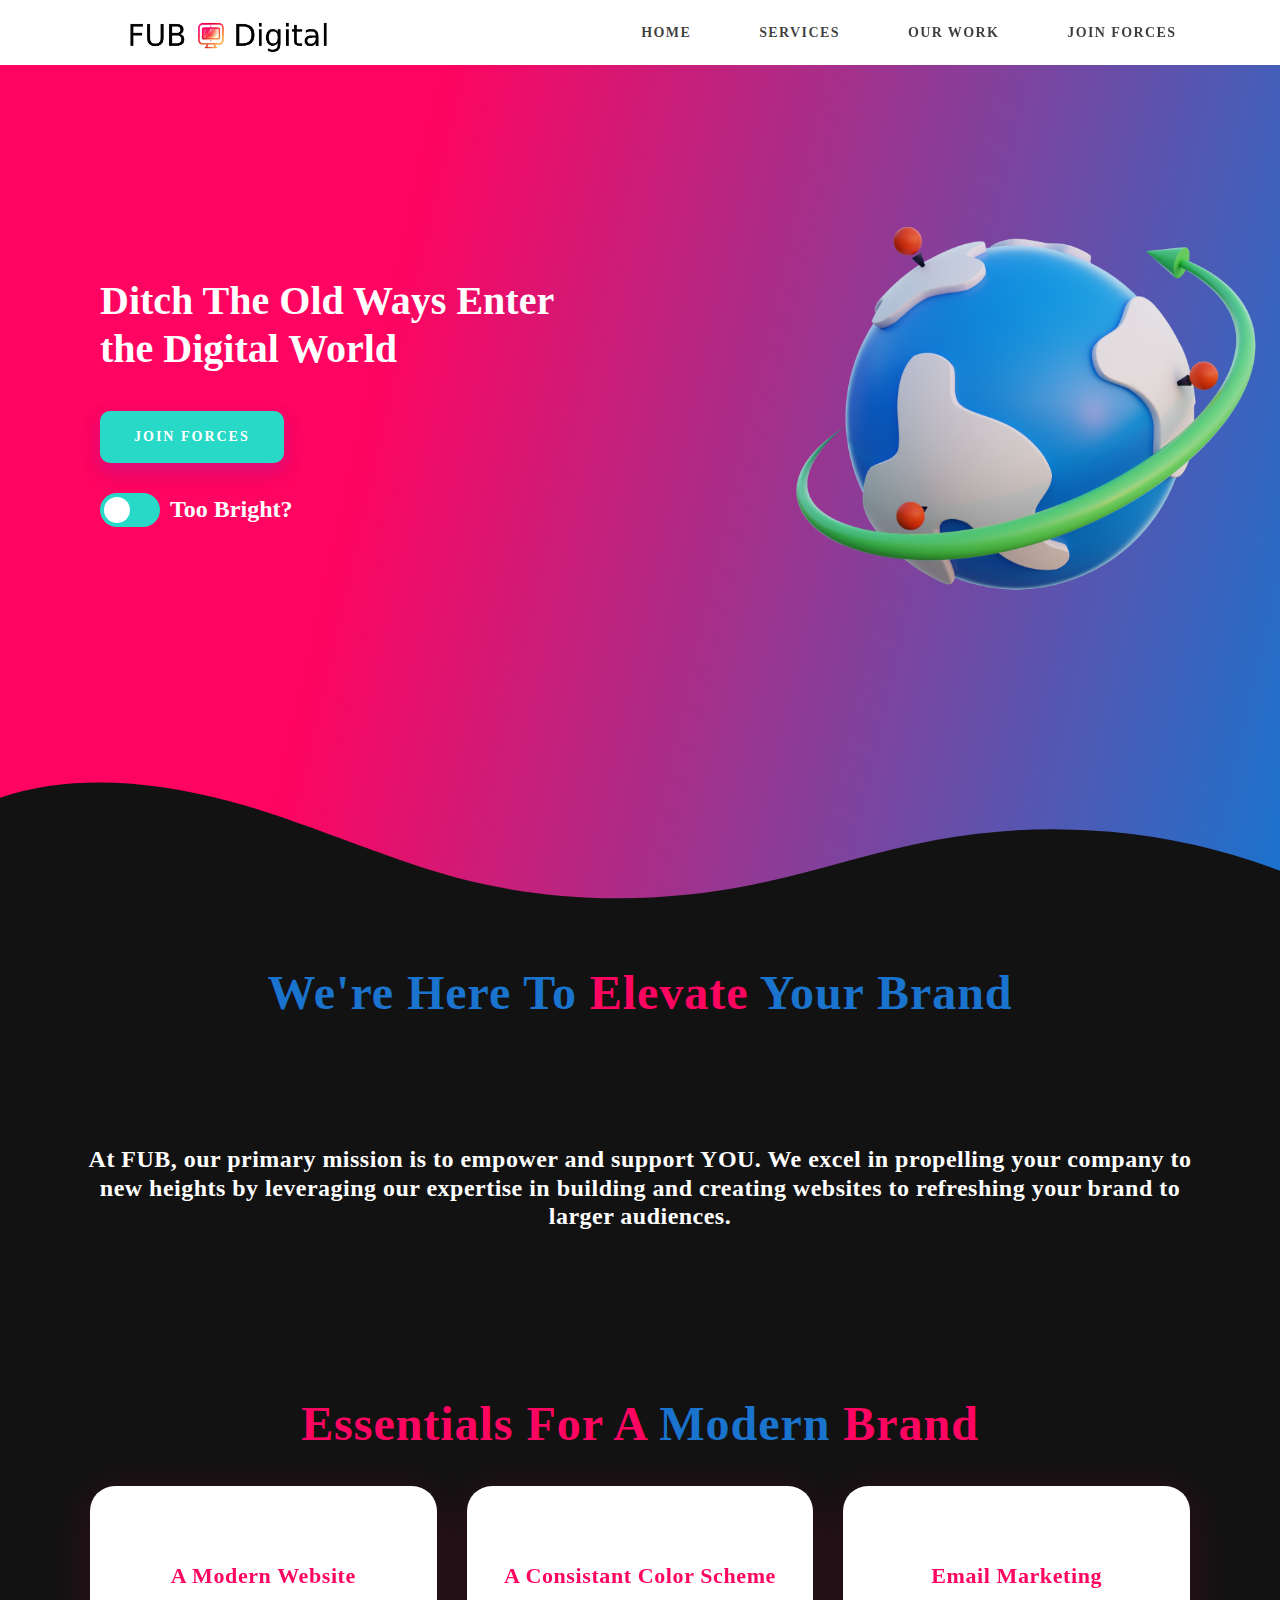
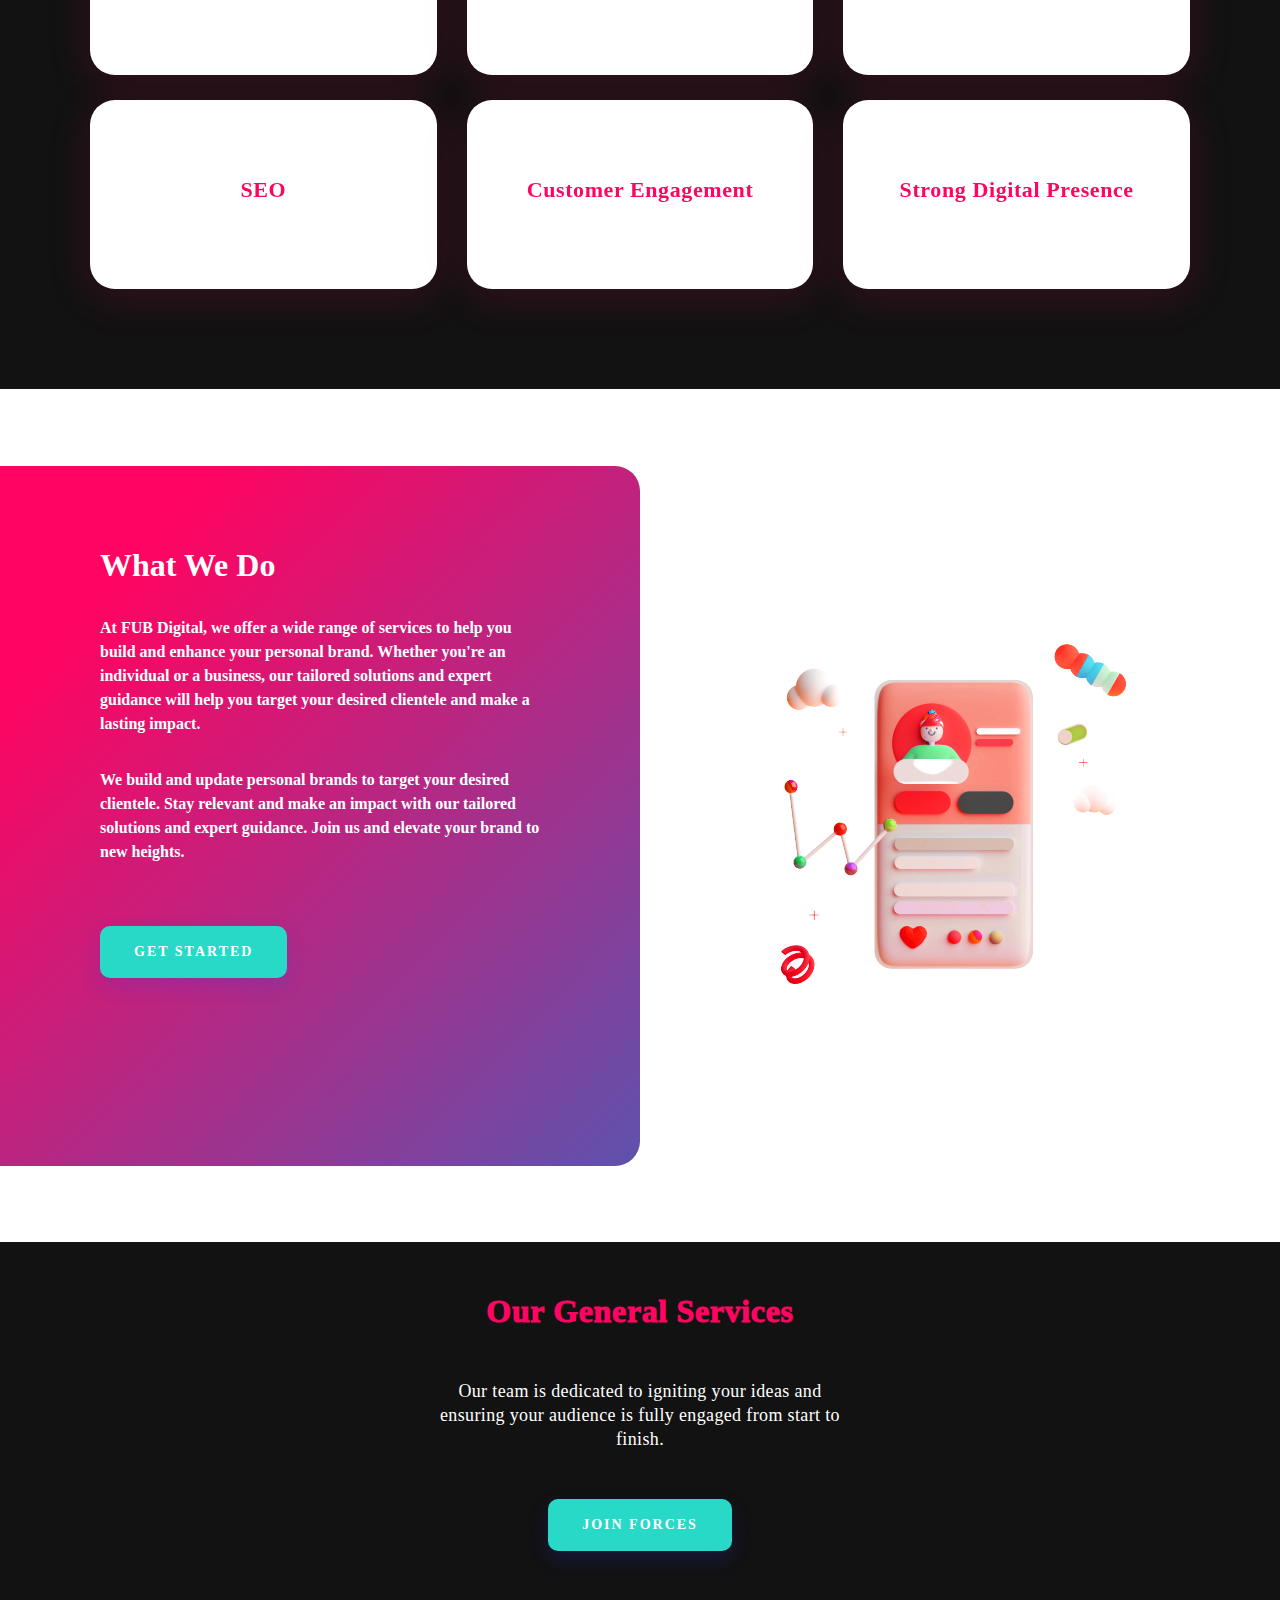
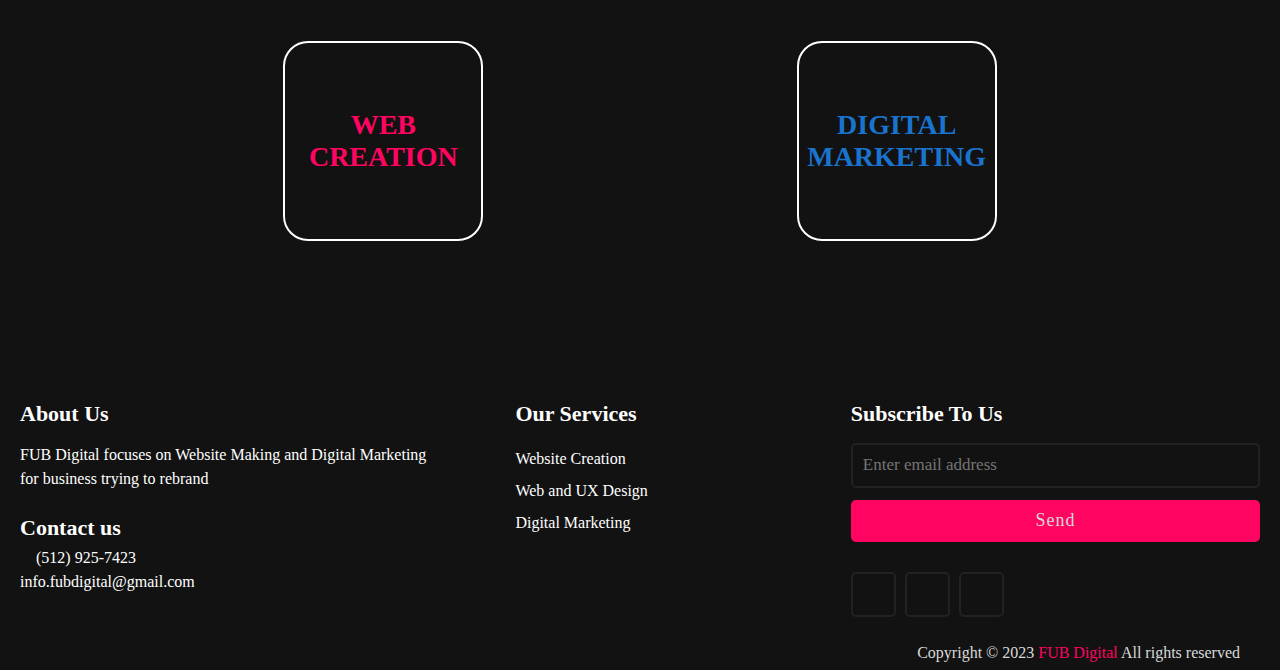
==== commit 99628d84: "So much QOF bc goat" ====
--- a/docs/index.html
+++ b/docs/index.html
@@ -136,6 +136,11 @@
             </div>
         </section>
 
+        <section class="whtiespace">
+            <div class="whitespace">
+            </div>
+        </section>
+        
         <section class="half">
             <div class="half_text-left ">
                 <div class="fade-in-left">
@@ -147,6 +152,11 @@
             </div>
             <div class="half_text-right">
                 <img src="imgs/img1.png" alt="fub digital logo image" style="width: auto;height: auto;" class="updown" loading="lazy">
+            </div>
+          </section>
+
+          <section class="whtiespace">
+            <div class="whitespace">
             </div>
           </section>
 
--- a/docs/styles.css
+++ b/docs/styles.css
@@ -1,17 +1,28 @@
-  @import url('https://fonts.googleapis.com/css2?family=Poppins:wght@400;600;700;800&display=swap');
+  /* @import url('https://fonts.googleapis.com/css2?family=Poppins:wght@400;600;700;800&display=swap'); */
+  @font-face {
+    font-family: 'Poppins', sans-serif;
+    src: url('https://fonts.googleapis.com/css2?family=Poppins:wght@400;600;700;800&display=swap');
+    font-display: swap;
+
+  }
 
   body {
+
   --primary:#FF0460;  
   --secondary:#FFCE00;
-  --pop:#1c27f5; 
-  
-
-  /* BETTER VERSION
+  --pop:#1c27f5;
   --primary:#FF0460;  
   --secondary:#1a73cd;
-  --pop:#2ec4b6;   */
-  
-}
+  --pop:#29d9c7; 
+
+}
+/* 
+  OLD VERISON
+  --primary:#FF0460;  
+  --secondary:#1a73cd;
+  --pop:#29d9c7; 
+ */
+  
 body.dark-theme{
   --primary: #296191 ;
   --secondary: #f8446e;
@@ -42,7 +53,6 @@
 
 main{
   overflow-x: hidden;
-  width: min(65ch, 100%-4rem);
   margin-inline: auto;
   line-height: 120%;
   background: #121212;
@@ -371,6 +381,8 @@
     color: white;
     font-weight: 600;
     font-size: 14px;
+    border-radius: 5px;
+    border: 2px solid var(--pop);
     letter-spacing: 2px;
     text-decoration: none;
     box-shadow: 0px 8px 20px rgba(45, 55, 237, 0.2);
@@ -379,7 +391,7 @@
   }
   .button-link:hover{
     scale: 1.05;
-
+    background-color: transparent;
 
   }
 
@@ -572,9 +584,15 @@
     }
   }
   
-  
+  /* whitespace */
+
+  .whitespace{
+    background-color: white;
+    padding: 3%;
+  }
 
   /* half section       */
+
 .half {
   margin: 0;
   width: 100%;
@@ -585,6 +603,7 @@
   display: flex;
   align-items: center;
   justify-content: center;
+  background: white;
 }
 
 .half_text-left {
@@ -601,6 +620,8 @@
   padding-right: 88px;
   align-self: stretch;
   box-sizing: border-box;
+  border-top-right-radius: 25px;
+  border-bottom-right-radius: 25px;
 }
 
 .smaller {
@@ -640,6 +661,9 @@
 }
 
 .half-flip{
+  border-radius: 0;
+  border-top-left-radius: 25px;
+  border-bottom-left-radius: 25px;
   background: linear-gradient(134.08deg, var(--secondary) -13.36%, var(--primary) 51%);
 }
 .half-reverse{
@@ -715,9 +739,14 @@
     padding: 30px 0;
     font-size: 2rem;
     font-style: normal;
-    font-weight: 700;
+    font-weight: 1000;
     letter-spacing: 0.02em;
     color: var(--primary);
+  }
+
+  .services-heading h2 span{
+    font-weight: 1000;
+    color: var(--secondary);
   }
 
   .services-heading p {
@@ -726,6 +755,13 @@
     margin-block-end: 1em;
     margin-inline-start: 0px;
     margin-inline-end: 0px;
+    font-style: normal;
+    font-size: 18px;
+    font-weight: 400;
+    color: white;
+    line-height: 24px;
+    font-weight: 400;
+    letter-spacing: 0.02em;
   }
   @media only screen and (max-width: 600px){
     .services-heading{
@@ -741,12 +777,12 @@
     width: 200px;
     height: 200px;
     line-height: 2rem;
-    background-color: black;
+    background-color: transparent;
     color: white;
     text-align: center;
     padding: 20px;
     border: 2px solid white;
-    border-radius: 50px;
+    border-radius: 25px;
     transition: border-color 0.3s ease-in-out;
   }
   
@@ -763,13 +799,19 @@
 
   .card:hover {
     border-color: var(--primary);
+    transition: 0.3s;
+    scale: 1.02;
   }
   
   .card#blue:hover {
     border-color: var(--pop);
+    transition: 0.3s;
+    scale: 1.02;
   }
   .card#yellow:hover {
     border-color: var(--secondary);
+    transition: 0.3s;
+    scale: 1.02;
   }
   
 
@@ -807,7 +849,8 @@
   position: bottom;
   bottom: 0;
   left: 0;
-  background: black;
+  padding-top: 40px;
+  background: #121212;
 }
 footer .content{
   max-width: 1350px;
@@ -849,7 +892,7 @@
   width: 100%;
   outline: none;
   color: #d9d9d9;
-  background: #000;
+  background: #121212;
   border-radius: 5px;
   padding-left: 10px;
   font-size: 17px;
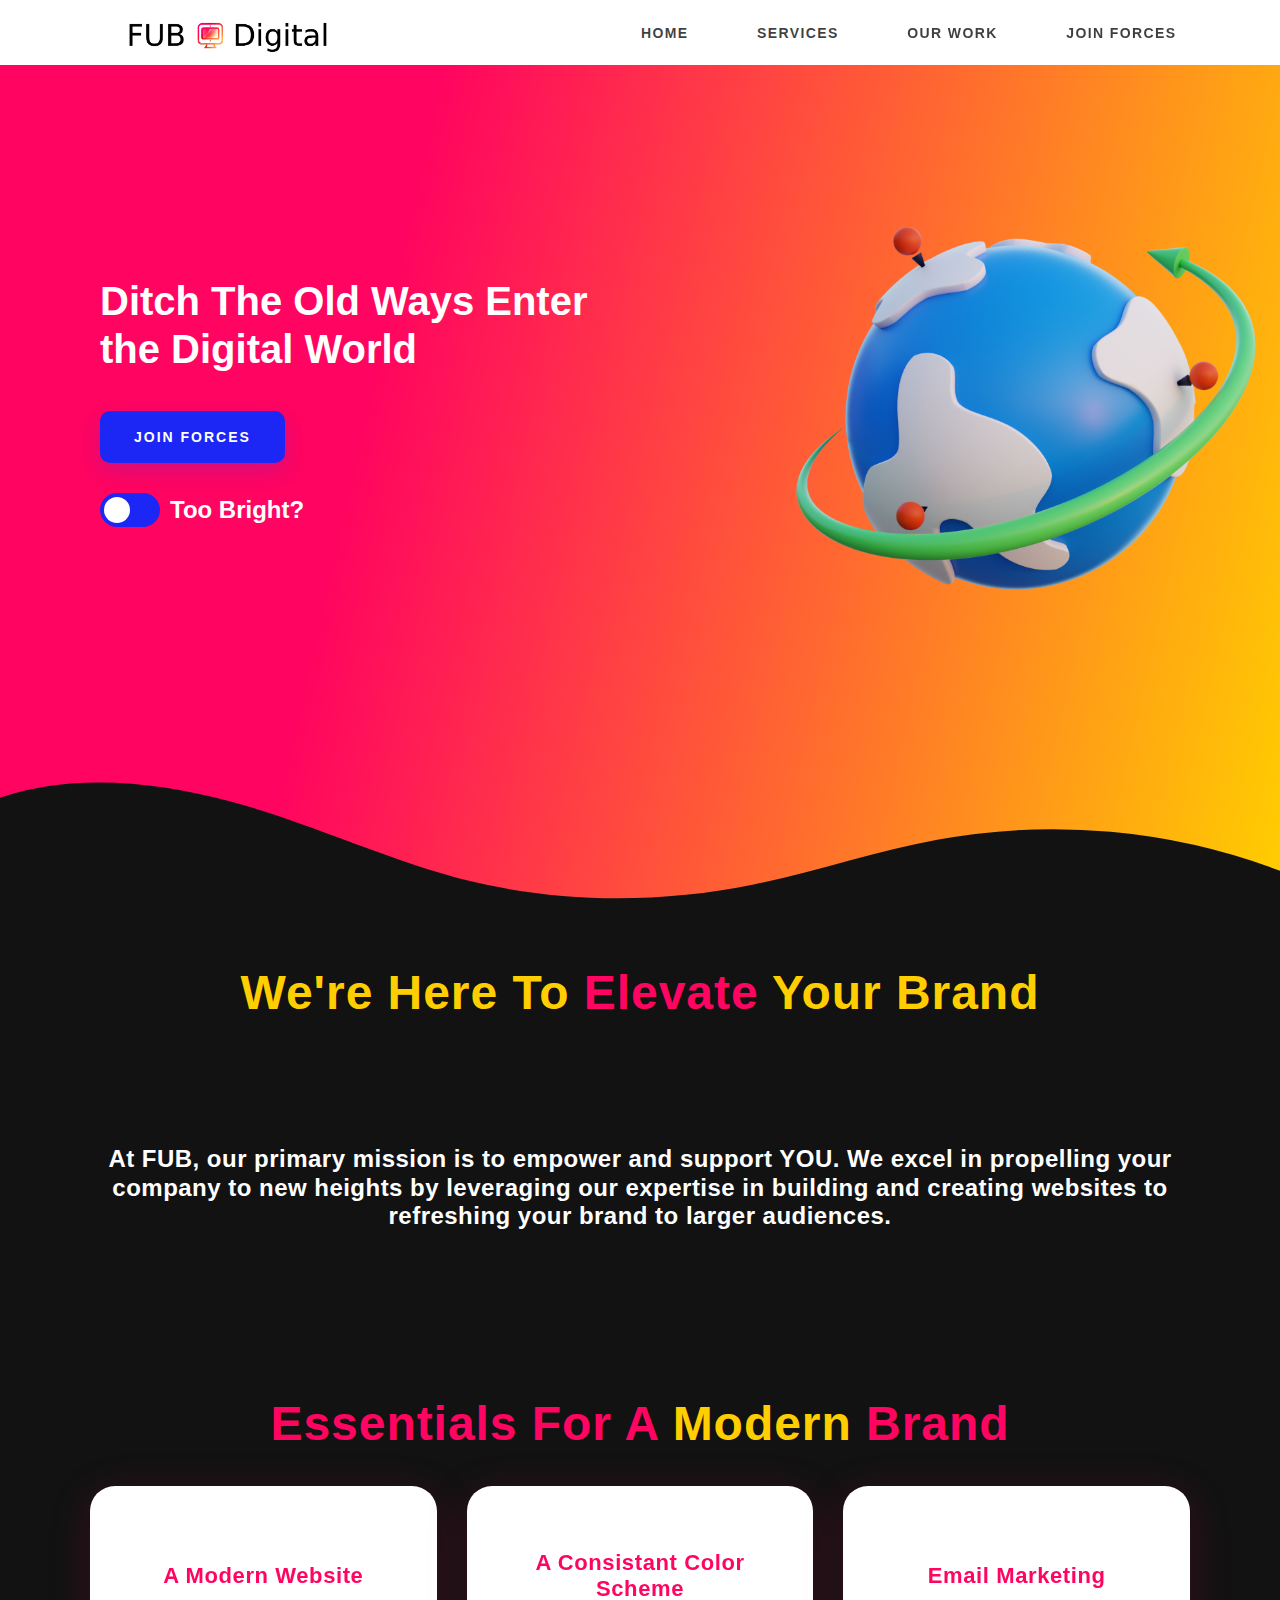
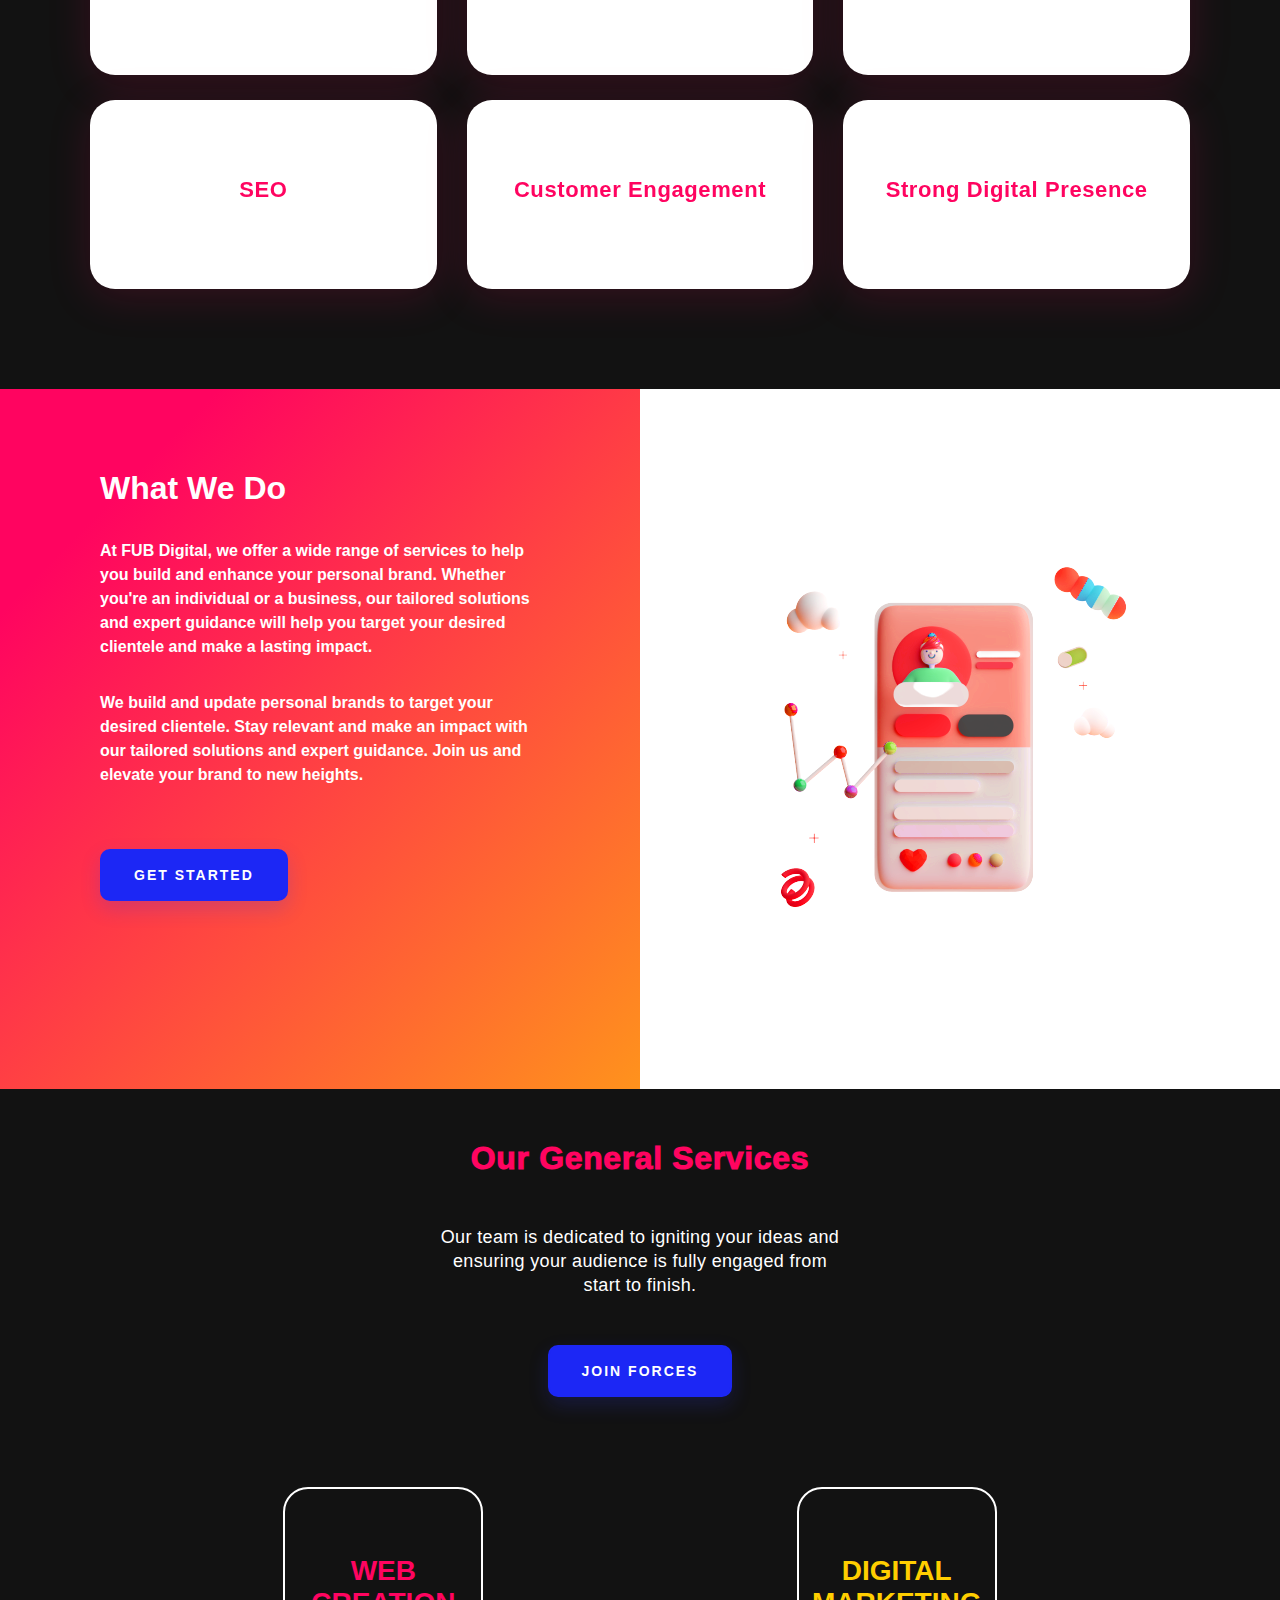
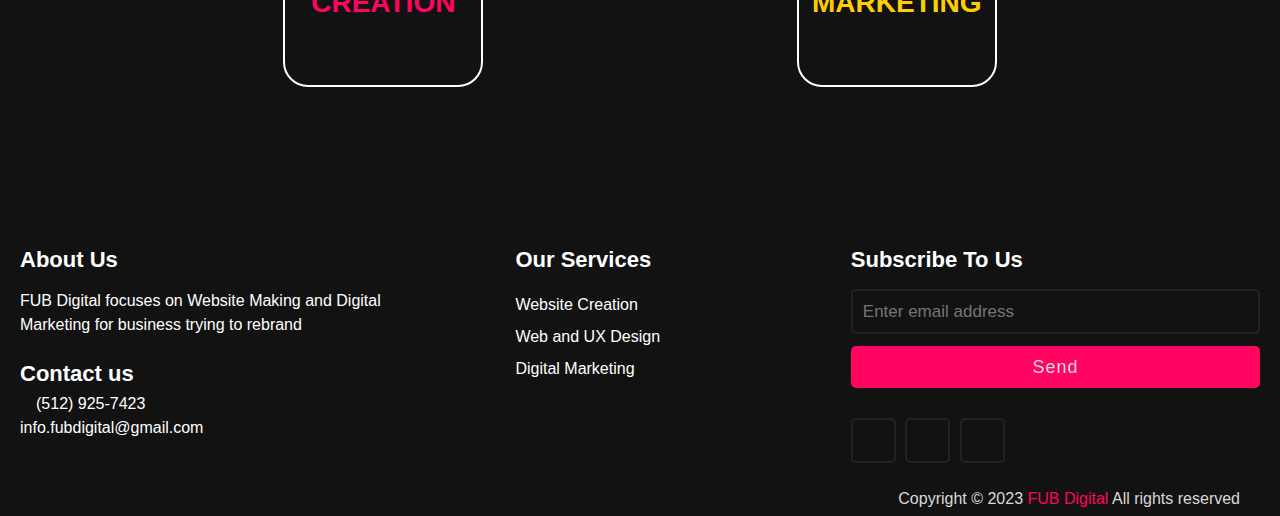
==== commit 44792dfe: "format" ====
--- a/docs/index.html
+++ b/docs/index.html
@@ -1,225 +1,274 @@
 <!DOCTYPE html>
 <html lang="en">
-<head>
-    
-    <meta charset="UTF-8">
-    <meta http-equiv="X-UA-Compatible" content="IE=edge">
-    <meta name="viewport" content="width=device-width, initial-scale=1.0">
-    <meta name="keywords" content="fub digital, web, web creation, website making,marketing, digital marketing, fub, fubdigital ">
-    <link rel="icon" type="image/png" href="imgs/img2.png">
+  <head>
+    <meta charset="UTF-8" />
+    <meta http-equiv="X-UA-Compatible" content="IE=edge" />
+    <meta name="viewport" content="width=device-width, initial-scale=1.0" />
+    <meta
+      name="keywords"
+      content="fub digital, web, web creation, website making,marketing, digital marketing, fub, fubdigital "
+    />
+    <link rel="icon" type="image/png" href="imgs/img2.png" />
     <title>Home Marketing - FUB Digital</title>
-    <meta name="description" content="At FUB Digital, we offer a wide range of services to help you build and enhance your personal brand. Whether you're an individual or a business, our tailored solutions and expert guidance will help you target your desired clientele and make a lasting impact. We build and update personal brands to target your desired clientele. Stay relevant and make an impact with our tailored solutions and expert guidance. Join us and elevate your brand to new heights.">
-
-    <link rel="stylesheet" href="styles.css">
-    <link rel="stylesheet" href="nav.css">
+    <meta
+      name="description"
+      content="At FUB Digital, we offer a wide range of services to help you build and enhance your personal brand. Whether you're an individual or a business, our tailored solutions and expert guidance will help you target your desired clientele and make a lasting impact. We build and update personal brands to target your desired clientele. Stay relevant and make an impact with our tailored solutions and expert guidance. Join us and elevate your brand to new heights."
+    />
+
+    <link rel="stylesheet" href="styles.css" />
+    <link rel="stylesheet" href="nav.css" />
     <script src="https://ajax.googleapis.com/ajax/libs/jquery/3.6.4/jquery.min.js"></script>
-    <link rel="stylesheet" href="https://cdnjs.cloudflare.com/ajax/libs/animate.css/4.1.1/animate.min.css"/>
-    <link rel="stylesheet" href="https://cdnjs.cloudflare.com/ajax/libs/font-awesome/5.15.3/css/all.min.css" integrity="sha512-iBBXm8fW90+nuLcSKlbmrPcLa0OT92xO1BIsZ+ywDWZCvqsWgccV3gFoRBv0z+8dLJgyAHIhR35VZc2oM/gI1w==" crossorigin="anonymous" referrerpolicy="no-referrer" />
-    
-</head>
-<body>
+    <link
+      rel="stylesheet"
+      href="https://cdnjs.cloudflare.com/ajax/libs/animate.css/4.1.1/animate.min.css"
+    />
+    <link
+      rel="stylesheet"
+      href="https://cdnjs.cloudflare.com/ajax/libs/font-awesome/5.15.3/css/all.min.css"
+      integrity="sha512-iBBXm8fW90+nuLcSKlbmrPcLa0OT92xO1BIsZ+ywDWZCvqsWgccV3gFoRBv0z+8dLJgyAHIhR35VZc2oM/gI1w=="
+      crossorigin="anonymous"
+      referrerpolicy="no-referrer"
+    />
+  </head>
+  <body>
     <header>
-        <nav class = "navbar" id="navbar">
-            <div class = "brand-and-toggler">
-                <a href = "./" class = "navbar-brand"><img src="./imgs/logo.png" alt="FUB Digital logo" style="height: 75px; width: 267; margin-top: 10px; "></a>
-                <button class = "navbar-toggler" type = "button">
-                    <span>
-                        <i class = "fas fa-bars"></i>
-                    </span>
-                </button>
-            </div>
-
-            <div class = "navbar-collapse">
-                <ul class = "navbar-nav">
-                    <li class = "nav-item">
-                        <a href = "./" class = "nav-link">HOME</a>
-                    </li>
-                    <li class = "nav-item"> <a class="nav-link"><div class="dropdown">SERVICES</div>
-
-                    </a>
-                        <ul class="sub-nav">
-
-                            <li><a href="./web_creation">WEBSITE CREATION</a></li>
-                            <li><a href="./digital_marketing">DIGITAL MARKETING</a></li>
-
-                        </ul>
-
-                    </li>
-                    <li class = "nav-item">
-                        <a href = "./ourwork" class = "nav-link">OUR WORK</a>
-                    </li>
-
-                    <li class = "nav-item">
-                        <a href = "./join" class = "nav-link">JOIN FORCES</a>
-                    </li>
-                </ul>
-            </div>
-        </nav>
-
-      </header>
-      
-      
+      <nav class="navbar" id="navbar">
+        <div class="brand-and-toggler">
+          <a href="./" class="navbar-brand"
+            ><img
+              src="./imgs/logo.png"
+              alt="FUB Digital logo"
+              style="height: 75px; width: 267; margin-top: 10px"
+          /></a>
+          <button class="navbar-toggler" type="button">
+            <span>
+              <i class="fas fa-bars"></i>
+            </span>
+          </button>
+        </div>
+
+        <div class="navbar-collapse">
+          <ul class="navbar-nav">
+            <li class="nav-item">
+              <a href="./" class="nav-link">HOME</a>
+            </li>
+            <li class="nav-item">
+              <a class="nav-link"><div class="dropdown">SERVICES</div> </a>
+              <ul class="sub-nav">
+                <li><a href="./web_creation">WEBSITE CREATION</a></li>
+                <li><a href="./digital_marketing">DIGITAL MARKETING</a></li>
+              </ul>
+            </li>
+            <li class="nav-item">
+              <a href="./ourwork" class="nav-link">OUR WORK</a>
+            </li>
+
+            <li class="nav-item">
+              <a href="./join" class="nav-link">JOIN FORCES</a>
+            </li>
+          </ul>
+        </div>
+      </nav>
+    </header>
+
     <main class="content">
-
-        <section id="home-hero" class="home-hero">
-            <div class="home-hero_container animate__animated animate__fadeIn">
-                <div class="grid-container">
-                    <div class="home-hero_text">
-                        <h1 class="animate__animated animate__fadeInDown">Ditch The Old Ways Enter the Digital World</h1>
-                        <a href="./join" class=" button-link animate__animated animate__fadeInLeft">
-                            JOIN FORCES
-                        </a>
-                        <div class="theme-switch-wrapper animate__animated animate__fadeInLeft">
-                            <label class="theme-switch" for="checkbox">
-                                <input type="checkbox" id="checkbox" onclick="toggleTheme()" />
-                                <div class="slider round"></div>
-                            </label>
-                            <em id="text-btn">Too Bright?</em>
-                        </div>
-                    </div>
-                    <div class="image-container">
-                        <img src="imgs/img2.png" alt="fub digital logo">
-                    </div>
-                </div>
-            </div>
-            <div class="custom-shape-divider-bottom-1684686974">
-                <svg data-name="Layer 1" xmlns="http://www.w3.org/2000/svg" viewBox="0 0 1200 120" preserveAspectRatio="none" >
-                    <path d="M321.39,56.44c58-10.79,114.16-30.13,172-41.86,82.39-16.72,168.19-17.73,250.45-.39C823.78,31,906.67,72,985.66,92.83c70.05,18.48,146.53,26.09,214.34,3V0H0V27.35A600.21,600.21,0,0,0,321.39,56.44Z" class="shape-fill"></path>
-                </svg>
-            </div>
-        </section>
-        <section id="aboutUS" class="aboutUS">
-            <div class="aboutUS-container">
-                <h1 >We're Here To <span>Elevate</span> Your Brand</h1>
-                <p class="fade-in-up">At FUB, our primary mission is to empower and support YOU. We excel in propelling your company to new heights by leveraging our expertise in building and creating websites to refreshing your brand to larger audiences. </p>
-            </div>
-        </section>
-
-        <section id="facts" class="fact-section">
-            <div class="fact-grid ">
-                <h2 class="fact-header">Essentials For A  <span class="highlight">Modern</span> Brand</h2> 
-                <div class="fact-item fade-in-left">
-                    <h3 class="fact-title">
-                        A Modern Website
-                    </h3>
-                </div>
-
-                <div class="fact-item fadeintop">
-                    <h3 class="fact-title">
-                        A Consistant Color Scheme
-                    </h3>
-                </div>
-
-                <div class="fact-item fadeintopright">
-                    <h3 class="fact-title">
-                        Email Marketing
-                    </h3>
-                </div>
-
-                <div class="fact-item fadeinbottomleft">
-                    <h3 class="fact-title">
-                        SEO
-                    </h3>
-                </div>
-
-                <div class="fact-item fadeinbottom">
-                    <h3 class="fact-title">
-                        Customer Engagement
-                    </h3>
-                </div>
-                <div class="fact-item fadeinbottomright">
-                    <h3 class="fact-title">
-                        Strong Digital Presence 
-                    </h3>
-                </div>
-
-            </div>
-        </section>
-
-        <section class="whtiespace">
-            <div class="whitespace">
-            </div>
-        </section>
-        
-        <section class="half">
-            <div class="half_text-left ">
-                <div class="fade-in-left">
-                    <h2>What We Do</h2>
-                    <p>At FUB Digital, we offer a wide range of services to help you build and enhance your personal brand. Whether you're an individual or a business, our tailored solutions and expert guidance will help you target your desired clientele and make a lasting impact.</p>
-                    <p>We build and update personal brands to target your desired clientele. Stay relevant and make an impact with our tailored solutions and expert guidance. Join us and elevate your brand to new heights.</p>
-                    <a href="./join" class="button-link">GET STARTED</a>
-                </div>
-            </div>
-            <div class="half_text-right">
-                <img src="imgs/img1.png" alt="fub digital logo image" style="width: auto;height: auto;" class="updown" loading="lazy">
-            </div>
-          </section>
-
-          <section class="whtiespace">
-            <div class="whitespace">
-            </div>
-          </section>
-
-          <section class="services">
-            <div class="services-heading">
-                <h2>Our General Services</h2>
-                <p>Our team is dedicated to igniting your ideas and ensuring your audience is fully engaged from start to finish.</p>
-                <a href="./join" class="button-link survice-button">JOIN FORCES</a>
-            </div>
-
-            <div class="services-icons ">
-                <a href="./web_creation" class="card" id="red">WEB CREATION</a>
-                <!-- <a href="./join" class="card" id="yellow">Join Forces</a> -->
-                <a href="./digital_marketing" class="card" id="yellow">Digital Marketing</a>
+      <section id="home-hero" class="home-hero">
+        <div class="home-hero_container animate__animated animate__fadeIn">
+          <div class="grid-container">
+            <div class="home-hero_text">
+              <h1 class="animate__animated animate__fadeInDown">
+                Ditch The Old Ways Enter the Digital World
+              </h1>
+              <a
+                href="./join"
+                class="button-link animate__animated animate__fadeInLeft"
+              >
+                JOIN FORCES
+              </a>
+              <div
+                class="theme-switch-wrapper animate__animated animate__fadeInLeft"
+              >
+                <label class="theme-switch" for="checkbox">
+                  <input
+                    type="checkbox"
+                    id="checkbox"
+                    onclick="toggleTheme()"
+                  />
+                  <div class="slider round"></div>
+                </label>
+                <em id="text-btn">Too Bright?</em>
               </div>
-              
-          </section>
-          
-          
-          
-          
+            </div>
+            <div class="image-container">
+              <img src="imgs/img2.png" alt="fub digital logo" />
+            </div>
+          </div>
+        </div>
+        <div class="custom-shape-divider-bottom-1684686974">
+          <svg
+            data-name="Layer 1"
+            xmlns="http://www.w3.org/2000/svg"
+            viewBox="0 0 1200 120"
+            preserveAspectRatio="none"
+          >
+            <path
+              d="M321.39,56.44c58-10.79,114.16-30.13,172-41.86,82.39-16.72,168.19-17.73,250.45-.39C823.78,31,906.67,72,985.66,92.83c70.05,18.48,146.53,26.09,214.34,3V0H0V27.35A600.21,600.21,0,0,0,321.39,56.44Z"
+              class="shape-fill"
+            ></path>
+          </svg>
+        </div>
+      </section>
+      <section id="aboutUS" class="aboutUS">
+        <div class="aboutUS-container">
+          <h1>We're Here To <span>Elevate</span> Your Brand</h1>
+          <p class="fade-in-up">
+            At FUB, our primary mission is to empower and support YOU. We excel
+            in propelling your company to new heights by leveraging our
+            expertise in building and creating websites to refreshing your brand
+            to larger audiences.
+          </p>
+        </div>
+      </section>
+
+      <section id="facts" class="fact-section">
+        <div class="fact-grid">
+          <h2 class="fact-header">
+            Essentials For A <span class="highlight">Modern</span> Brand
+          </h2>
+          <div class="fact-item fade-in-left">
+            <h3 class="fact-title">A Modern Website</h3>
+          </div>
+
+          <div class="fact-item fadeintop">
+            <h3 class="fact-title">A Consistant Color Scheme</h3>
+          </div>
+
+          <div class="fact-item fadeintopright">
+            <h3 class="fact-title">Email Marketing</h3>
+          </div>
+
+          <div class="fact-item fadeinbottomleft">
+            <h3 class="fact-title">SEO</h3>
+          </div>
+
+          <div class="fact-item fadeinbottom">
+            <h3 class="fact-title">Customer Engagement</h3>
+          </div>
+          <div class="fact-item fadeinbottomright">
+            <h3 class="fact-title">Strong Digital Presence</h3>
+          </div>
+        </div>
+      </section>
+
+      <section class="whtiespace">
+        <div class="whitespace"></div>
+      </section>
+
+      <section class="half">
+        <div class="half_text-left">
+          <div class="fade-in-left">
+            <h2>What We Do</h2>
+            <p>
+              At FUB Digital, we offer a wide range of services to help you
+              build and enhance your personal brand. Whether you're an
+              individual or a business, our tailored solutions and expert
+              guidance will help you target your desired clientele and make a
+              lasting impact.
+            </p>
+            <p>
+              We build and update personal brands to target your desired
+              clientele. Stay relevant and make an impact with our tailored
+              solutions and expert guidance. Join us and elevate your brand to
+              new heights.
+            </p>
+            <a href="./join" class="button-link">GET STARTED</a>
+          </div>
+        </div>
+        <div class="half_text-right">
+          <img
+            src="imgs/img1.png"
+            alt="fub digital logo image"
+            style="width: auto; height: auto"
+            class="updown"
+            loading="lazy"
+          />
+        </div>
+      </section>
+
+      <section class="whtiespace">
+        <div class="whitespace"></div>
+      </section>
+
+      <section class="services">
+        <div class="services-heading">
+          <h2>Our General Services</h2>
+          <p>
+            Our team is dedicated to igniting your ideas and ensuring your
+            audience is fully engaged from start to finish.
+          </p>
+          <a href="./join" class="button-link survice-button">JOIN FORCES</a>
+        </div>
+
+        <div class="services-icons">
+          <a href="./web_creation" class="card" id="red">WEB CREATION</a>
+          <!-- <a href="./join" class="card" id="yellow">Join Forces</a> -->
+          <a href="./digital_marketing" class="card" id="yellow"
+            >Digital Marketing</a
+          >
+        </div>
+      </section>
     </main>
     <footer>
-        <div class="content">
-          <div class="left box">
-            <div class="upper">
-              <div class="topic">About Us</div>
-              <p>FUB Digital focuses on Website Making and Digital Marketing for business trying to rebrand</p>
-            </div>
-            <div class="lower">
-              <div class="topic">Contact us</div>
-              <div class="phone">
-                <a href="#"><i class="fas fa-phone-volume"></i>(512) 925-7423</a>
-              </div>
-              <div class="email">
-                <a href="mailto:info.fubdigital@gmail.com">info.fubdigital@gmail.com</a>
-            </div>
-            </div>
-          </div>
-          <div class="middle box">
-            <div class="topic">Our Services</div>
-            <div><a href="./web_creation">Website Creation</a></div>
-            <div><a href="./web_creation">Web and UX Design</a></div>
-            <div><a href="./digital_marketing">Digital Marketing</a></div>
-          </div>
-          <div class="right box">
-            <div class="topic">Subscribe To Us</div>
-            <form id="newsletter" method="POST">
-                <input name="email" type="text" placeholder="Enter email address">
-                <input type="submit" name="" value="Send">
-                <div class="media-icons">
-                  <a href="#"><i class="fab fa-facebook-f"></i></a>
-                  <a href="https://www.instagram.com/fubdigital/"><i class="fab fa-instagram"></i></a>
-                  <a href="#"><i class="fab fa-twitter"></i></a>
-                </div>
-              </form>       
-          </div>
-        </div>
-        <div class="bottom">
-          <p>Copyright © 2023 <a href="TOS.html">FUB Digital</a> All rights reserved</p>
-        </div>
-      </footer>
-<script src="script.js"></script>
-<script src="animate.js"></script>
-</body>
-</html>+      <div class="content">
+        <div class="left box">
+          <div class="upper">
+            <div class="topic">About Us</div>
+            <p>
+              FUB Digital focuses on Website Making and Digital Marketing for
+              business trying to rebrand
+            </p>
+          </div>
+          <div class="lower">
+            <div class="topic">Contact us</div>
+            <div class="phone">
+              <a href="#"><i class="fas fa-phone-volume"></i>(512) 925-7423</a>
+            </div>
+            <div class="email">
+              <a href="mailto:info.fubdigital@gmail.com"
+                >info.fubdigital@gmail.com</a
+              >
+            </div>
+          </div>
+        </div>
+        <div class="middle box">
+          <div class="topic">Our Services</div>
+          <div><a href="./web_creation">Website Creation</a></div>
+          <div><a href="./web_creation">Web and UX Design</a></div>
+          <div><a href="./digital_marketing">Digital Marketing</a></div>
+        </div>
+        <div class="right box">
+          <div class="topic">Subscribe To Us</div>
+          <form id="newsletter" method="POST">
+            <input name="email" type="text" placeholder="Enter email address" />
+            <input type="submit" name="" value="Send" />
+            <div class="media-icons">
+              <a href="#"><i class="fab fa-facebook-f"></i></a>
+              <a href="https://www.instagram.com/fubdigital/"
+                ><i class="fab fa-instagram"></i
+              ></a>
+              <a href="#"><i class="fab fa-twitter"></i></a>
+            </div>
+          </form>
+        </div>
+      </div>
+      <div class="bottom">
+        <p>
+          Copyright © 2023 <a href="TOS.html">FUB Digital</a> All rights
+          reserved
+        </p>
+      </div>
+    </footer>
+    <script src="script.js"></script>
+    <script src="animate.js"></script>
+  </body>
+</html>
--- a/docs/styles.css
+++ b/docs/styles.css
@@ -8,35 +8,33 @@
 
   body {
 
-  --primary:#FF0460;  
-  --secondary:#FFCE00;
-  --pop:#1c27f5;
-  --primary:#FF0460;  
-  --secondary:#1a73cd;
-  --pop:#29d9c7; 
-
-}
-/* 
+    --primary: #FF0460;
+    --secondary: #FFCE00;
+    --pop: #1c27f5;
+
+  }
+
+  /* 
   OLD VERISON
   --primary:#FF0460;  
   --secondary:#1a73cd;
   --pop:#29d9c7; 
  */
-  
-body.dark-theme{
-  --primary: #296191 ;
-  --secondary: #f8446e;
-  --pop: #75d0af;
-
-  /* Old VERSION
+
+  body.dark-theme {
+    --primary: #296191;
+    --secondary: #f8446e;
+    --pop: #75d0af;
+
+    /* Old VERSION
   --primary: #8bc27f ;
   --secondary: #2ec4b6;
   --pop: #c2ba61; */
-}
-
-
-
-*{
+  }
+
+
+
+  * {
     margin: 0;
     padding: 0;
     border: 0;
@@ -44,224 +42,240 @@
     font: inherit;
     vertical-align: baseline;
     -webkit-font-smoothing: antialiased;
-    -webkit-tap-highlight-color: transparent;  
+    -webkit-tap-highlight-color: transparent;
     text-rendering: optimizelegibility;
     font-family: 'Poppins', sans-serif;
     border: none;
 
-}
-
-main{
-  overflow-x: hidden;
-  margin-inline: auto;
-  line-height: 120%;
-  background: #121212;
-
-}
-
-img{
-  max-width: 100%;
-  display: block;
-}
-
-.h1, .h2, .h3, .h4, .h5, .h6, h1, h2, h3, h4, h5, h6 {
+  }
+
+  main {
+    overflow-x: hidden;
+    margin-inline: auto;
+    line-height: 120%;
+    background: #121212;
+
+  }
+
+  img {
+    max-width: 100%;
+    display: block;
+  }
+
+  .h1,
+  .h2,
+  .h3,
+  .h4,
+  .h5,
+  .h6,
+  h1,
+  h2,
+  h3,
+  h4,
+  h5,
+  h6 {
     margin-top: 0;
     margin-bottom: 0.5rem;
     font-weight: 500;
     line-height: 1.2;
-}
-/* dialog  */
-
-dialog {
-  width: 90vw;
-  height: min-content;
-  max-width: 500px;
-  position: absolute;
-  inset: 0;
-  margin: auto;
-  border-radius: 25px;
-  border: none;
-  text-align: center;
-  padding: 20px;
-}
-
-dialog form {
-  text-align: center;
-}
-
-dialog h1 {
-  font-size: 3rem;
-  color: var(--primary);
-  margin-top: 5%;
-  font-weight: 700;
-}
-dialog a {
-  font-style: normal;
-  color: var(--pop);
-  font-size: 2rem;
-  margin-top: 5%;
-}
-
-
-dialog img {
-  margin: 0 auto;
-  max-width: 100%;
-  height: auto;
-}
-
-dialog button {
-  margin-top: 20px;
-  background-color: var(--primary);
-  color: #fff;
-  border: none;
-  padding: 15px 30px;
-  cursor: pointer;
-  border-radius: 5px;
-}
-
-@media (max-width: 600px) {
+  }
+
+  /* dialog  */
+
   dialog {
     width: 90vw;
-    height: 80vh;
-  }
-
-  dialog form{
-  margin-top: 25%;
-
-  }
-}
-
-
-
-
-/*Simple css to style it like a toggle switch*/
-.theme-switch-wrapper {
-  display: flex;
-  align-items: center;
-  margin-top: 20px;
-}
-em {
-  margin-left: 10px;
-  font-size: 1.5rem;
-  color: white;
-  font-weight: 800;
-}
-
-.theme-switch {
-  display: inline-block;
-  height: 34px;
-  position: relative;
-  width: 60px;
-}
-
-.theme-switch input {
-  display:none;
-}
-
-.slider {
-  background-color: var(--pop);
-  bottom: 0;
-  cursor: pointer;
-  left: 0;
-  position: absolute;
-  right: 0;
-  top: 0;
-  transition: .4s;
-}
-
-.slider:before {
-  background-color: #fff;
-  bottom: 4px;
-  content: "";
-  height: 26px;
-  left: 4px;
-  position: absolute;
-  transition: .4s;
-  width: 26px;
-}
-
-input:checked + .slider {
-  background-color: var(--pop);
-}
-
-input:checked + .slider:before {
-  transform: translateX(26px);
-}
-
-.slider.round {
-  border-radius: 34px;
-}
-
-.slider.round:before {
-  border-radius: 50%;
-}
-
-
-
-
-.red{
-  /* background: linear-gradient(102.76deg, var(--primary) 30.7%, var(--secondary) 100%); */
-  background-color: var(--primary);
-  opacity: 95%;
-}
-
-.blue{
-  /* background: linear-gradient(102.76deg, var(--secondary) 30.7%, var(--pop) 100%); */
-  background-color: var(--pop);
-  opacity: 95%;
-
-}
-.yellow{
-  /* background: linear-gradient(102.76deg, var(--pop) 30.7%, var(--primary) 100%); */
-  background-color: var(--secondary);
-  opacity: 95%;
-
-}
-
-
-#red{
-  color: var(--primary);
-  font-weight: 600;
-}
-
-#yellow{
-  color: var(--secondary);
-  font-weight: 600;
-
-}
-
-#blue{
-  color: var(--pop);
-  font-weight: 600;
-
-}
-.bg_img{
+    height: min-content;
+    max-width: 500px;
+    position: absolute;
+    inset: 0;
+    margin: auto;
+    border-radius: 25px;
+    border: none;
+    text-align: center;
+    padding: 20px;
+  }
+
+  dialog form {
+    text-align: center;
+  }
+
+  dialog h1 {
+    font-size: 3rem;
+    color: var(--primary);
+    margin-top: 5%;
+    font-weight: 700;
+  }
+
+  dialog a {
+    font-style: normal;
+    color: var(--pop);
+    font-size: 2rem;
+    margin-top: 5%;
+  }
+
+
+  dialog img {
+    margin: 0 auto;
+    max-width: 100%;
+    height: auto;
+  }
+
+  dialog button {
+    margin-top: 20px;
+    background-color: var(--primary);
+    color: #fff;
+    border: none;
+    padding: 15px 30px;
+    cursor: pointer;
+    border-radius: 5px;
+  }
+
+  @media (max-width: 600px) {
+    dialog {
+      width: 90vw;
+      height: 80vh;
+    }
+
+    dialog form {
+      margin-top: 25%;
+
+    }
+  }
+
+
+
+
+  /*Simple css to style it like a toggle switch*/
+  .theme-switch-wrapper {
+    display: flex;
+    align-items: center;
+    margin-top: 20px;
+  }
+
+  em {
+    margin-left: 10px;
+    font-size: 1.5rem;
+    color: white;
+    font-weight: 800;
+  }
+
+  .theme-switch {
+    display: inline-block;
+    height: 34px;
+    position: relative;
+    width: 60px;
+  }
+
+  .theme-switch input {
+    display: none;
+  }
+
+  .slider {
+    background-color: var(--pop);
+    bottom: 0;
+    cursor: pointer;
+    left: 0;
+    position: absolute;
+    right: 0;
+    top: 0;
+    transition: .4s;
+  }
+
+  .slider:before {
+    background-color: #fff;
+    bottom: 4px;
+    content: "";
+    height: 26px;
+    left: 4px;
+    position: absolute;
+    transition: .4s;
+    width: 26px;
+  }
+
+  input:checked+.slider {
+    background-color: var(--pop);
+  }
+
+  input:checked+.slider:before {
+    transform: translateX(26px);
+  }
+
+  .slider.round {
+    border-radius: 34px;
+  }
+
+  .slider.round:before {
+    border-radius: 50%;
+  }
+
+
+
+
+  .red {
+    /* background: linear-gradient(102.76deg, var(--primary) 30.7%, var(--secondary) 100%); */
+    background-color: var(--primary);
+    opacity: 95%;
+  }
+
+  .blue {
+    /* background: linear-gradient(102.76deg, var(--secondary) 30.7%, var(--pop) 100%); */
+    background-color: var(--pop);
+    opacity: 95%;
+
+  }
+
+  .yellow {
+    /* background: linear-gradient(102.76deg, var(--pop) 30.7%, var(--primary) 100%); */
+    background-color: var(--secondary);
+    opacity: 95%;
+
+  }
+
+
+  #red {
+    color: var(--primary);
+    font-weight: 600;
+  }
+
+  #yellow {
+    color: var(--secondary);
+    font-weight: 600;
+
+  }
+
+  #blue {
+    color: var(--pop);
+    font-weight: 600;
+
+  }
+
+  .bg_img {
     width: 200px;
-}
-
-.custom-shape-divider-bottom-1684686974 {
-  position: absolute;
-  bottom: 0;
-  left: 0;
-  width: 100%;
-  line-height: 0;
-  transform: rotate(180deg);
-}
-
-
-
-.custom-shape-divider-bottom-1684686974 .shape-fill {
-  fill: rgb(18, 18, 18);
-}
+  }
+
+  .custom-shape-divider-bottom-1684686974 {
+    position: absolute;
+    bottom: 0;
+    left: 0;
+    width: 100%;
+    line-height: 0;
+    transform: rotate(180deg);
+  }
+
+
+
+  .custom-shape-divider-bottom-1684686974 .shape-fill {
+    fill: rgb(18, 18, 18);
+  }
 
   /* hompage hero  */
 
-.bg_img {
+  .bg_img {
     padding: 2rem;
     text-align: center;
     color: rgb(255, 255, 255);
   }
-  
+
   .title {
     margin: 0;
     font-size: 1.5rem;
@@ -269,107 +283,109 @@
     color: var(--primary);
     width: 175px;
   }
-  
+
   .color,
   .hover:active {
     background-color: var(--primary);
     color: var(--secondary);
     border-color: transparent;
   }
-  
+
   .hover:hover {
     background-color: var(--primary);
     color: var(--secondary);
   }
-  
+
   .home-hero {
     background: linear-gradient(102.76deg, var(--primary) 30.7%, var(--secondary) 100%);
     height: 100dvh;
     width: 100%;
     display: flex;
     justify-content: center;
-}
-
-.home-hero_container {
+  }
+
+  .home-hero_container {
     width: 100%;
     height: calc(100dvh - 96px);
     max-width: 1440px;
     display: flex;
     justify-content: center;
-}
-
-.grid-container {
+  }
+
+  .grid-container {
     display: grid;
     grid-template-columns: 60% 40%;
     align-items: center;
-}
-
-.home-hero_text {
+  }
+
+  .home-hero_text {
     padding-left: 100px;
-}
-
-.home-hero_text h1 {
+  }
+
+  .home-hero_text h1 {
     color: #ffffff;
     font-size: 2.5rem;
     width: 100%;
     max-width: 500px;
     font-weight: 800;
     font-size: 2.5rem;
-}
-
-.home-hero__button {
+  }
+
+  .home-hero__button {
     padding: 20px 48px;
     margin-top: 64px;
-}
-
-.image-container {
+  }
+
+  .image-container {
     display: flex;
     justify-content: flex-end;
     align-items: center;
-}
-
-.image-container img {
+  }
+
+  .image-container img {
     max-width: 100%;
     height: auto;
-}
-
-.updown{
-  display: flex;
-  justify-content: flex-end;
-  align-items: center;
-  animation-name: moveUpDown;
-  animation-duration: 4s;
-  animation-timing-function: ease-in-out;
-  animation-iteration-count: infinite;
-  animation-direction: alternate;
-}
-
-.image-container {
-  display: flex;
-  justify-content: flex-end;
-  align-items: center;
-  animation-name: moveUpDown;
-  animation-duration: 4s;
-  animation-timing-function: ease-in-out;
-  animation-iteration-count: infinite;
-  animation-direction: alternate;
-}
-
-@keyframes moveUpDown {
-  0% {
+  }
+
+  .updown {
+    display: flex;
+    justify-content: flex-end;
+    align-items: center;
+    animation-name: moveUpDown;
+    animation-duration: 4s;
+    animation-timing-function: ease-in-out;
+    animation-iteration-count: infinite;
+    animation-direction: alternate;
+  }
+
+  .image-container {
+    display: flex;
+    justify-content: flex-end;
+    align-items: center;
+    animation-name: moveUpDown;
+    animation-duration: 4s;
+    animation-timing-function: ease-in-out;
+    animation-iteration-count: infinite;
+    animation-direction: alternate;
+  }
+
+  @keyframes moveUpDown {
+    0% {
       transform: translateY(0);
-  }
-  50% {
+    }
+
+    50% {
       transform: translateY(-40px);
-  }
-  100% {
+    }
+
+    100% {
       transform: translateY(0);
-  }
-}
-
-
-  
-  
+    }
+  }
+
+
+
+
   .button-link {
     margin-top: 30px;
     margin-bottom: 10px;
@@ -389,7 +405,8 @@
     line-height: 1;
     border-radius: 10px;
   }
-  .button-link:hover{
+
+  .button-link:hover {
     scale: 1.05;
     background-color: transparent;
 
@@ -397,111 +414,60 @@
 
 
   /* Media Queries */
-  
+
   /* Small screens */
   @media only screen and (max-width: 1023px) {
     .home-hero_text {
-        padding-left: 20px;
-    }
-    
+      padding-left: 20px;
+    }
+
     .home-hero_text h1 {
-        font-size: 1.8rem;
-    }
-    
+      font-size: 1.8rem;
+    }
+
     .home-hero_container {
-        background-size: 0% !important;
-    }
-    
+      background-size: 0% !important;
+    }
+
     .grid-container {
-        grid-template-columns: 100%;
-    }
-    
+      grid-template-columns: 100%;
+    }
+
     .image-container {
-        display: none;
-    }
-}
-
-  
+      display: none;
+    }
+  }
+
+
   /* Medium screens */
-  @media only screen and  (max-width: 1024px) {
-    
+  @media only screen and (max-width: 1024px) {
+
     .home-hero_text h1 {
       font-size: 2rem;
     }
   }
-  
+
   /* Large screens */
   @media only screen and (min-width: 1025px) {
     .home-hero_text {
       padding-left: 100px;
     }
   }
-  
-
-/* About us section */
-
-.aboutUS{
-  background: #121212;
-  padding: 80px 90px;
-  display: flex;
-  align-items: center;
-  padding: 5%;
-  margin: 0 auto;
-}
-
-.aboutUS-container h1{
-  color: var(--secondary);
-  width: 100%;
-  font-size: 2rem;
-  font-style: normal;
-  font-weight: 800;
-  font-size: 48px;
-  line-height: 120%;
-  letter-spacing: 0.02em;
-  text-align: center;
-  padding-bottom: 10%;
-}
-
-.aboutUS-container h1 span{
-  color: var(--primary);
-}
-
-.aboutUS-container p{
-  color: white;
-  width: 100%;
-  font-size: 2rem;
-  font-style: normal;
-  font-weight: 800;
-  font-size: 24px;
-  line-height: 120%;
-  letter-spacing: 0.02em;
-  text-align: center;
-}
-
-/* fact section  */
-
-.fact-section {
+
+
+  /* About us section */
+
+  .aboutUS {
     background: #121212;
     padding: 80px 90px;
     display: flex;
     align-items: center;
+    padding: 5%;
     margin: 0 auto;
   }
-  
-  .fact-grid {
-    display: grid;
-    grid-template-columns: repeat(3, 1fr);
-    column-gap: 30px;
-    row-gap: 25px;
-    width: 100%;
-    max-width: 1245px;
-    margin: 0 auto;
-    padding: 20px 0;
-    justify-items: center;
-  }
-  
-  .fact-header {
-    grid-column: 1/-1;
+
+  .aboutUS-container h1 {
+    color: var(--secondary);
     width: 100%;
     font-size: 2rem;
     font-style: normal;
@@ -509,15 +475,68 @@
     font-size: 48px;
     line-height: 120%;
     letter-spacing: 0.02em;
+    text-align: center;
+    padding-bottom: 10%;
+  }
+
+  .aboutUS-container h1 span {
+    color: var(--primary);
+  }
+
+  .aboutUS-container p {
+    color: white;
+    width: 100%;
+    font-size: 2rem;
+    font-style: normal;
+    font-weight: 800;
+    font-size: 24px;
+    line-height: 120%;
+    letter-spacing: 0.02em;
+    text-align: center;
+  }
+
+  /* fact section  */
+
+  .fact-section {
+    background: #121212;
+    padding: 80px 90px;
+    display: flex;
+    align-items: center;
+    margin: 0 auto;
+  }
+
+  .fact-grid {
+    display: grid;
+    grid-template-columns: repeat(3, 1fr);
+    column-gap: 30px;
+    row-gap: 25px;
+    width: 100%;
+    max-width: 1245px;
+    margin: 0 auto;
+    padding: 20px 0;
+    justify-items: center;
+  }
+
+  .fact-header {
+    grid-column: 1/-1;
+    width: 100%;
+    font-size: 2rem;
+    font-style: normal;
+    font-weight: 800;
+    font-size: 48px;
+    line-height: 120%;
+    letter-spacing: 0.02em;
     color: var(--primary);
     z-index: 1;
     text-align: center;
   }
-  
+
   .fact-item {
     display: flex;
-    align-items: center; /* Center vertically */
-    justify-content: center; /* Center horizontally */
+    align-items: center;
+    /* Center vertically */
+    justify-content: center;
+    /* Center horizontally */
     transition: .5s;
     background: #FFFFFF;
     line-height: 1.5;
@@ -530,10 +549,10 @@
     border-radius: 25px;
   }
 
-  .fact-item:hover{
+  .fact-item:hover {
     scale: 1.05;
   }
-  
+
   .fact-title {
     font-size: 22px;
     line-height: 120%;
@@ -544,29 +563,30 @@
     text-transform: none;
     font-weight: 800;
   }
-  
+
   .highlight {
     color: var(--secondary);
   }
-  
+
   @media only screen and (max-width: 600px) {
-    .fact-section{
-      margin:  auto;
+    .fact-section {
+      margin: auto;
       width: min-content;
       padding: 0;
     }
+
     .fact-grid {
       display: grid;
       grid-template-columns: 1fr;
       grid-template-rows: auto auto auto;
       grid-gap: 20px;
     }
-  
+
     .fact-item {
       width: 100%;
       text-align: center;
     }
-  
+
     .fact-header {
       font-size: 24px;
     }
@@ -578,118 +598,114 @@
       column-gap: 15px;
       row-gap: 15px;
     }
-  
+
     .fact-header {
       font-size: 36px;
     }
   }
-  
+
   /* whitespace */
 
-  .whitespace{
-    background-color: white;
-    padding: 3%;
-  }
 
   /* half section       */
 
-.half {
-  margin: 0;
-  width: 100%;
-  min-height: 700px;
-  font-weight: 600;
-  font-size: 16px;
-  line-height: 24px;
-  display: flex;
-  align-items: center;
-  justify-content: center;
-  background: white;
-}
-
-.half_text-left {
-  background: linear-gradient(134.23deg, var(--primary) 16.53%, var(--secondary) 135.12%);
-  margin: 0;
-  padding: 80px;
-  border: 0;
-  mix-blend-mode: normal;
-  width: 50%;
-  display: flex;
-  flex-direction: column;
-  align-items: flex-start; /* Updated value */
-  padding-left: 100px;
-  padding-right: 88px;
-  align-self: stretch;
-  box-sizing: border-box;
-  border-top-right-radius: 25px;
-  border-bottom-right-radius: 25px;
-}
-
-.smaller {
-  scale: .7;
-}
-.half_text-left h2 {
-  color: #FFFFFF;
-  margin-bottom: 32px;
-  width: 100%;
-  white-space: pre-line;
-  font-size: 2rem;
-  font-weight: 700;
-  max-width: 450px;
-}
-
-.half_text-left p {
-  color: #FFFFFF;
-  margin-bottom: 32px;
-  font-size: 1rem;
-  max-width: 450px;
-}
-
-
-
-.half_text-right {
-  width: 50%;
-  color: var(--primary);
-  text-align: center;
-  display: flex;
-  align-items: center;
-  justify-content: center;
-}
-
-.half_text-right div {
-  max-width: 460px;
-
-}
-
-.half-flip{
-  border-radius: 0;
-  border-top-left-radius: 25px;
-  border-bottom-left-radius: 25px;
-  background: linear-gradient(134.08deg, var(--secondary) -13.36%, var(--primary) 51%);
-}
-.half-reverse{
-  background: linear-gradient(-50deg, var(--secondary) -13.36%, var(--primary) 51%);
-
-}
-
-@media (max-width: 768px) {
+  .half {
+    margin: 0;
+    width: 100%;
+    min-height: 700px;
+    font-weight: 600;
+    font-size: 16px;
+    line-height: 24px;
+    display: flex;
+    align-items: center;
+    justify-content: center;
+    background: white;
+  }
+
+  .half_text-left {
+    background: linear-gradient(134.23deg, var(--primary) 16.53%, var(--secondary) 135.12%);
+    margin: 0;
+    padding: 80px;
+    border: 0;
+    mix-blend-mode: normal;
+    width: 50%;
+    display: flex;
+    flex-direction: column;
+    align-items: flex-start;
+    /* Updated value */
+    padding-left: 100px;
+    padding-right: 88px;
+    align-self: stretch;
+    box-sizing: border-box;
+  }
+
+  .smaller {
+    scale: .7;
+  }
+
+  .half_text-left h2 {
+    color: #FFFFFF;
+    margin-bottom: 32px;
+    width: 100%;
+    white-space: pre-line;
+    font-size: 2rem;
+    font-weight: 700;
+    max-width: 450px;
+  }
+
+  .half_text-left p {
+    color: #FFFFFF;
+    margin-bottom: 32px;
+    font-size: 1rem;
+    max-width: 450px;
+  }
+
+
+
+  .half_text-right {
+    width: 50%;
+    color: var(--primary);
+    text-align: center;
+    display: flex;
+    align-items: center;
+    justify-content: center;
+  }
+
+  .half_text-right div {
+    max-width: 460px;
+
+  }
+
+  .half-flip {
+    border-radius: 0;
+    background: linear-gradient(134.08deg, var(--secondary) -13.36%, var(--primary) 51%);
+  }
+
+  .half-reverse {
+    background: linear-gradient(-50deg, var(--secondary) -13.36%, var(--primary) 51%);
+  }
+
+  @media (max-width: 768px) {
     .half {
       flex-direction: column;
       align-items: center;
-    }
-    
+
+    }
+
     .half_text-left {
       order: 2;
       width: 100%;
       padding: 40px;
       align-items: center;
       text-align: center;
-    }
-    
+
+    }
+
     .half_text-left h2,
     .half_text-left p {
       max-width: none;
     }
-    
+
     .half_text-right {
       order: 1;
       width: 100%;
@@ -700,7 +716,7 @@
 
   /* services sectinon  */
 
-  .services{
+  .services {
     background: #121212;
     color: #FFFFFF;
     font-size: 16px;
@@ -710,7 +726,7 @@
 
   }
 
-  .services-icons{
+  .services-icons {
     max-width: 1440px;
     margin: 20px auto;
     padding: 60px 0;
@@ -725,11 +741,11 @@
     text-transform: uppercase;
   }
 
-  .services-icons a{
+  .services-icons a {
     color: white;
   }
 
-  .services-heading{
+  .services-heading {
     width: 400px;
     margin: 0 auto;
     text-align: center;
@@ -744,7 +760,7 @@
     color: var(--primary);
   }
 
-  .services-heading h2 span{
+  .services-heading h2 span {
     font-weight: 1000;
     color: var(--secondary);
   }
@@ -763,13 +779,14 @@
     font-weight: 400;
     letter-spacing: 0.02em;
   }
-  @media only screen and (max-width: 600px){
-    .services-heading{
+
+  @media only screen and (max-width: 600px) {
+    .services-heading {
       width: 80%;
     }
   }
 
-  
+
   .card {
     display: flex;
     justify-content: center;
@@ -785,216 +802,246 @@
     border-radius: 25px;
     transition: border-color 0.3s ease-in-out;
   }
-  
+
   @media (max-width: 768px) {
     .services-icons {
       flex-direction: column;
       align-items: center;
     }
-  
+
     .card {
       margin-bottom: 20px;
     }
-  }  
+  }
 
   .card:hover {
     border-color: var(--primary);
     transition: 0.3s;
     scale: 1.02;
   }
-  
+
   .card#blue:hover {
     border-color: var(--pop);
     transition: 0.3s;
     scale: 1.02;
   }
+
   .card#yellow:hover {
     border-color: var(--secondary);
     transition: 0.3s;
     scale: 1.02;
   }
-  
+
 
 
 
   @media (max-width: 768px) {
     .services-icons {
-        flex-direction: column; /* Changes the flex direction to vertical */
-        width: 100%; /* Sets the width to 100% to occupy the full width */
-        justify-content: center; /* Centers the items vertically */
-        gap: 20px; /* Reduces the gap between items */
-        padding: 20px 0; /* Reduces the padding */
-    }
-}
-
-.bottom-join-us {
-  background-color: black;
-  padding-top: 5%;
-  padding-bottom: 5%;
-}
-
-.bottom-join-us-container {
-  display: flex;
-  justify-content: center;
-}
-
-*{
-  margin: 0;
-  padding: 0;
-  box-sizing: border-box;
-  text-decoration: none;
-}
-footer{
-  width: 100%;
-  position: bottom;
-  bottom: 0;
-  left: 0;
-  padding-top: 40px;
-  background: #121212;
-}
-footer .content{
-  max-width: 1350px;
-  margin: auto;
-  padding: 20px;
-  display: flex;
-  flex-wrap: wrap;
-  justify-content: space-between;
-}
-footer .content p,a{
-  color: #fff;
-  line-height: 24px;
-}
-footer .content .box{
-  width: 33%;
-  transition: all 0.4s ease;
-}
-footer .content .topic{
-  font-size: 22px;
-  font-weight: 600;
-  color: #fff;
-  margin-bottom: 16px;
-}
-
-footer .content .lower .topic{
-  margin: 24px 0 5px 0;
-}
-footer .content .lower i{
-  padding-right: 16px;
-}
-footer .content .middle{
-  padding-left: 80px;
-}
-footer .content .middle a{
-  line-height: 32px;
-}
-footer .content .right input[type="text"]{
-  height: 45px;
-  width: 100%;
-  outline: none;
-  color: #d9d9d9;
-  background: #121212;
-  border-radius: 5px;
-  padding-left: 10px;
-  font-size: 17px;
-  border: 2px solid #222222;
-}
-footer .content .right input[type="submit"]{
-  height: 42px;
-  width: 100%;
-  font-size: 18px;
-  color: #d9d9d9;
-  background: var(--primary);
-  outline: none;
-  border-radius: 5px;
-  letter-spacing: 1px;
-  cursor: pointer;
-  margin-top: 12px;
-  border: 2px solid var(--primary);
-  transition: all 0.3s ease-in-out;
-}
-.content .right input[type="submit"]:hover{
-  background: none;
-  color:  var(--primary);
-}
-footer .content .media-icons a{
-  font-size: 16px;
-  height: 45px;
-  width: 45px;
-  display: inline-block;
-  text-align: center;
-  line-height: 43px;
-  border-radius: 5px;
-  border: 2px solid #222222;
-  margin: 30px 5px 0 0;
-  transition: all 0.3s ease;
-}
-.content .media-icons a:hover{
-  border-color: var(--primary);
-}
-footer .bottom{
-  width: 100%;
-  text-align: right;
-  color: #d9d9d9;
-  padding: 0 40px 5px 0;
-}
-footer .bottom a{
-  color: var(--primary);
-}
-footer a{
-  transition: all 0.3s ease;
-}
-footer a:hover{
-  color: var(--primary);
-}
-
-footer .content .lower a,
-footer .content .middle a,
-footer .content .media-icons a {
-  color: #fff;
-  transition: all 0.3s ease;
-}
-
-footer .content .lower a:hover,
-footer .content .middle a:hover,
-footer .content .media-icons a:hover {
-  color: var(--primary);
-}
-
-
-@media (max-width:1100px) {
-  footer .content .middle{
-    padding-left: 50px;
-  }
-}
-@media (max-width:950px){
-  footer .content .box{
-    width: 50%;
-  }
-  .content .right{
-    margin-top: 40px;
-  }
-}
-@media (max-width:560px){
-  footer{
-    position: relative;
-  }
-  footer .content .box{
-    width: 100%;
-    margin-top: 30px;
-  }
-  footer .content .middle{
-    padding-left: 0;
-  }
-}
-@media (max-width: 560px) {
-  .media-icons {
+      flex-direction: column;
+      /* Changes the flex direction to vertical */
+      width: 100%;
+      /* Sets the width to 100% to occupy the full width */
+      justify-content: center;
+      /* Centers the items vertically */
+      gap: 20px;
+      /* Reduces the gap between items */
+      padding: 20px 0;
+      /* Reduces the padding */
+    }
+  }
+
+  .bottom-join-us {
+    background-color: black;
+    padding-top: 5%;
+    padding-bottom: 5%;
+  }
+
+  .bottom-join-us-container {
     display: flex;
     justify-content: center;
   }
-}
-
-@media (max-width: 768px) {
-  .custom-shape-divider-bottom-1684686974 {
-    display: none;
-  }
-}
+
+  * {
+    margin: 0;
+    padding: 0;
+    box-sizing: border-box;
+    text-decoration: none;
+  }
+
+  footer {
+    width: 100%;
+    position: bottom;
+    bottom: 0;
+    left: 0;
+    padding-top: 40px;
+    background: #121212;
+  }
+
+  footer .content {
+    max-width: 1350px;
+    margin: auto;
+    padding: 20px;
+    display: flex;
+    flex-wrap: wrap;
+    justify-content: space-between;
+  }
+
+  footer .content p,
+  a {
+    color: #fff;
+    line-height: 24px;
+  }
+
+  footer .content .box {
+    width: 33%;
+    transition: all 0.4s ease;
+  }
+
+  footer .content .topic {
+    font-size: 22px;
+    font-weight: 600;
+    color: #fff;
+    margin-bottom: 16px;
+  }
+
+  footer .content .lower .topic {
+    margin: 24px 0 5px 0;
+  }
+
+  footer .content .lower i {
+    padding-right: 16px;
+  }
+
+  footer .content .middle {
+    padding-left: 80px;
+  }
+
+  footer .content .middle a {
+    line-height: 32px;
+  }
+
+  footer .content .right input[type="text"] {
+    height: 45px;
+    width: 100%;
+    outline: none;
+    color: #d9d9d9;
+    background: #121212;
+    border-radius: 5px;
+    padding-left: 10px;
+    font-size: 17px;
+    border: 2px solid #222222;
+  }
+
+  footer .content .right input[type="submit"] {
+    height: 42px;
+    width: 100%;
+    font-size: 18px;
+    color: #d9d9d9;
+    background: var(--primary);
+    outline: none;
+    border-radius: 5px;
+    letter-spacing: 1px;
+    cursor: pointer;
+    margin-top: 12px;
+    border: 2px solid var(--primary);
+    transition: all 0.3s ease-in-out;
+  }
+
+  .content .right input[type="submit"]:hover {
+    background: none;
+    color: var(--primary);
+  }
+
+  footer .content .media-icons a {
+    font-size: 16px;
+    height: 45px;
+    width: 45px;
+    display: inline-block;
+    text-align: center;
+    line-height: 43px;
+    border-radius: 5px;
+    border: 2px solid #222222;
+    margin: 30px 5px 0 0;
+    transition: all 0.3s ease;
+  }
+
+  .content .media-icons a:hover {
+    border-color: var(--primary);
+  }
+
+  footer .bottom {
+    width: 100%;
+    text-align: right;
+    color: #d9d9d9;
+    padding: 0 40px 5px 0;
+  }
+
+  footer .bottom a {
+    color: var(--primary);
+  }
+
+  footer a {
+    transition: all 0.3s ease;
+  }
+
+  footer a:hover {
+    color: var(--primary);
+  }
+
+  footer .content .lower a,
+  footer .content .middle a,
+  footer .content .media-icons a {
+    color: #fff;
+    transition: all 0.3s ease;
+  }
+
+  footer .content .lower a:hover,
+  footer .content .middle a:hover,
+  footer .content .media-icons a:hover {
+    color: var(--primary);
+  }
+
+
+  @media (max-width:1100px) {
+    footer .content .middle {
+      padding-left: 50px;
+    }
+  }
+
+  @media (max-width:950px) {
+    footer .content .box {
+      width: 50%;
+    }
+
+    .content .right {
+      margin-top: 40px;
+    }
+  }
+
+  @media (max-width:560px) {
+    footer {
+      position: relative;
+    }
+
+    footer .content .box {
+      width: 100%;
+      margin-top: 30px;
+    }
+
+    footer .content .middle {
+      padding-left: 0;
+    }
+  }
+
+  @media (max-width: 560px) {
+    .media-icons {
+      display: flex;
+      justify-content: center;
+    }
+  }
+
+  @media (max-width: 768px) {
+    .custom-shape-divider-bottom-1684686974 {
+      display: none;
+    }
+  }--- a/docs/nav.css
+++ b/docs/nav.css
@@ -1,9 +1,12 @@
-@font-face {font-family: "Sharp Sans No1 Extrabold"; src: url("//db.onlinewebfonts.com/t/8bae8ac7ec8f35d5eff04dd7d4b528b0.eot"); src: url("//db.onlinewebfonts.com/t/8bae8ac7ec8f35d5eff04dd7d4b528b0.eot?#iefix") format("embedded-opentype"), url("//db.onlinewebfonts.com/t/8bae8ac7ec8f35d5eff04dd7d4b528b0.woff2") format("woff2"), url("//db.onlinewebfonts.com/t/8bae8ac7ec8f35d5eff04dd7d4b528b0.woff") format("woff"), url("//db.onlinewebfonts.com/t/8bae8ac7ec8f35d5eff04dd7d4b528b0.ttf") format("truetype"), url("//db.onlinewebfonts.com/t/8bae8ac7ec8f35d5eff04dd7d4b528b0.svg#Sharp Sans No1 Extrabold") format("svg"); }
-
-@import url(//db.onlinewebfonts.com/c/8bae8ac7ec8f35d5eff04dd7d4b528b0?family=Sharp+Sans+No1+Extrabold);
-
-  
-  :root {
+/* @import url('https://fonts.googleapis.com/css2?family=Poppins:wght@400;600;700;800&display=swap'); */
+@font-face {
+    font-family: 'Poppins', sans-serif;
+    src: url('https://fonts.googleapis.com/css2?family=Poppins:wght@400;600;700;800&display=swap');
+    font-display: swap;
+
+}
+
+:root {
     --primary-color: #2d2c62;
 
 }
@@ -13,14 +16,14 @@
     margin: 0;
     box-sizing: border-box;
     -webkit-tap-highlight-color: transparent;
-    font-family: 'SharpSansNo1-Extrabold';
-}
-
-
-
-body{
+    font-family: 'Poppins', sans-serif;
+
+}
+
+
+
+body {
     background: white;
-    font-family: 'SharpSansNo1-Extrabold';
 
 
 }
@@ -28,23 +31,24 @@
 a {
     color: var(--primary-color);
     text-decoration: none;
-    font-family: 'SharpSansNo1-Extrabold';
-}
-.dropdown{
+}
+
+.dropdown {
     width: auto;
-    font-family: 'SharpSansNo1-Extrabold';
-  overflow-x: visible !important;
-
-
-}
-.dropdown::after{
+    overflow-x: visible !important;
+
+
+}
+
+.dropdown::after {
     font-family: "Font Awesome 5 Free";
     font-weight: 900;
-    content: "\f107";    display: grid;
+    content: "\f107";
+    display: grid;
     position: absolute;
     left: 38%;
 
-    
+
 }
 
 .body-container {
@@ -59,13 +63,8 @@
 
 .nav-link {
     transition: color 0.3s ease-in-out;
-    font-family: 'SharpSansNo1-Extrabold';
-  }
-  
-  .sub-nav li a {
-    font-family: 'SharpSansNo1-Extrabold';
-  }
-  
+}
+
 
 
 .navbar {
@@ -78,13 +77,13 @@
     position: fixed;
     top: 0;
     z-index: 9999;
-    transition: top 0.3s; /* Transition effect when sliding down (and up) */
+    transition: top 0.3s;
+    /* Transition effect when sliding down (and up) */
 }
 
 .navbar-brand {
     font-size: 29px;
     font-weight: 600;
-    font-family: 'SharpSansNo1-Extrabold';
 
 }
 
@@ -106,7 +105,6 @@
 }
 
 .nav-link {
-    font-family: 'SharpSansNo1-Extrabold';
     font-style: normal;
     font-weight: 800;
     font-size: 14px;
@@ -137,7 +135,6 @@
 
 /* dropdown */
 nav ul li {
-    font-family: 'SharpSansNo1-Extrabold';
     font-style: normal;
     font-weight: 800;
     font-size: 14px;
@@ -156,11 +153,13 @@
     color: var(--primary);
     box-shadow: inset 0 5px var(--primary);
 }
+
 .sub-nav {
     position: absolute;
     top: 20px;
     left: 0;
-    width: auto; /* change width to auto */
+    width: auto;
+    /* change width to auto */
     background: white;
     box-shadow: 1px 1px 2px rgba(0, 0, 0, 0.14), -1px 0px 1px rgba(0, 0, 0, 0.14);
     visibility: hidden;
@@ -174,15 +173,18 @@
 nav ul li ul.sub-nav li {
     color: var(--primary);
     width: 100%;
-    padding: 15px 50px; /* increase padding left and right */
+    padding: 15px 50px;
+    /* increase padding left and right */
     list-style: none;
     max-width: fit-content;
-    box-sizing: border-box; /* include padding in width calculation */
-
-}
-nav ul li ul.sub-nav li :hover{   
-    color: var(--primary);
-    
+    box-sizing: border-box;
+    /* include padding in width calculation */
+
+}
+
+nav ul li ul.sub-nav li :hover {
+    color: var(--primary);
+
 }
 
 
@@ -190,36 +192,44 @@
 nav ul li ul.sub-nav li:hover {
     color: var(--primary);
     box-shadow: 0 0;
-    
+
 }
 
 nav ul li:hover ul.sub-nav {
     visibility: visible;
     opacity: 1;
-    
-}
+
+}
+
 @media screen and (max-width: 1200px) {
     .nav-item {
         margin-left: 30px;
-        
+
     }
 }
 
 @media screen and (max-width: 992px) {
 
-    nav ul li ul.sub-nav li{
-        margin-top: 30px;
-    }
+    .dropdown {
+        content-visibility: hidden;
+        margin: -90;
+    }
+
+    .sub-nav {
+        visibility: visible;
+    }
+
     .navbar-toggler {
         display: block;
     }
-    .navbar{
-        background:white;
+
+    .navbar {
+        background: white;
         /* background: #ffce00; */
 
     }
 
-    nav ul li:hover{
+    nav ul li:hover {
         box-shadow: none;
     }
 
@@ -238,7 +248,7 @@
         justify-content: flex-start;
         background-color: black;
         height: 100%;
-        width: 320px;
+        width: 100%;
         transform: translateX(100%);
         z-index: 999;
     }
@@ -247,11 +257,6 @@
         display: block;
         margin: 80px 0;
         text-align: center;
-    }
-
-    .navbar-nav {
-        margin-top: 80px;
-
     }
 
     .nav-link {
@@ -279,7 +284,8 @@
         cursor: pointer;
         transition: all 0.3s ease-in-out;
     }
-/* 
+
+    /* 
     .navbar-toggler:hover {
         background-color: black;
         color: #fff;
@@ -301,35 +307,34 @@
         position: relative;
         top: 20px;
         left: 50%;
-        transform: translateX(-40%);
         width: 100%;
         background: transparent;
-        content-visibility: hidden;
+        content-visibility: visible;
         border: none;
-        opacity: 0;
+        opacity: 1;
         box-shadow: none;
     }
+
     /* fix the sub nav elements */
     .sub-nav li {
         color: var(--primary-color);
         width: 100%;
         list-style: none;
-        max-width: fit-content; 
+        max-width: fit-content;
         margin-bottom: 50px;
     }
 
-
-    nav ul li:hover ul.sub-nav {
-        content-visibility: visible;
-        opacity: 1;
-        margin-bottom: 40px;
-
-    }
-
-    .dropdown::after{
+    .sub-nav li:first-child {
+        margin-top: -50px;
+
+    }
+
+
+
+    .dropdown::after {
         content: none;
     }
-    
+
 
     a {
         color: white;
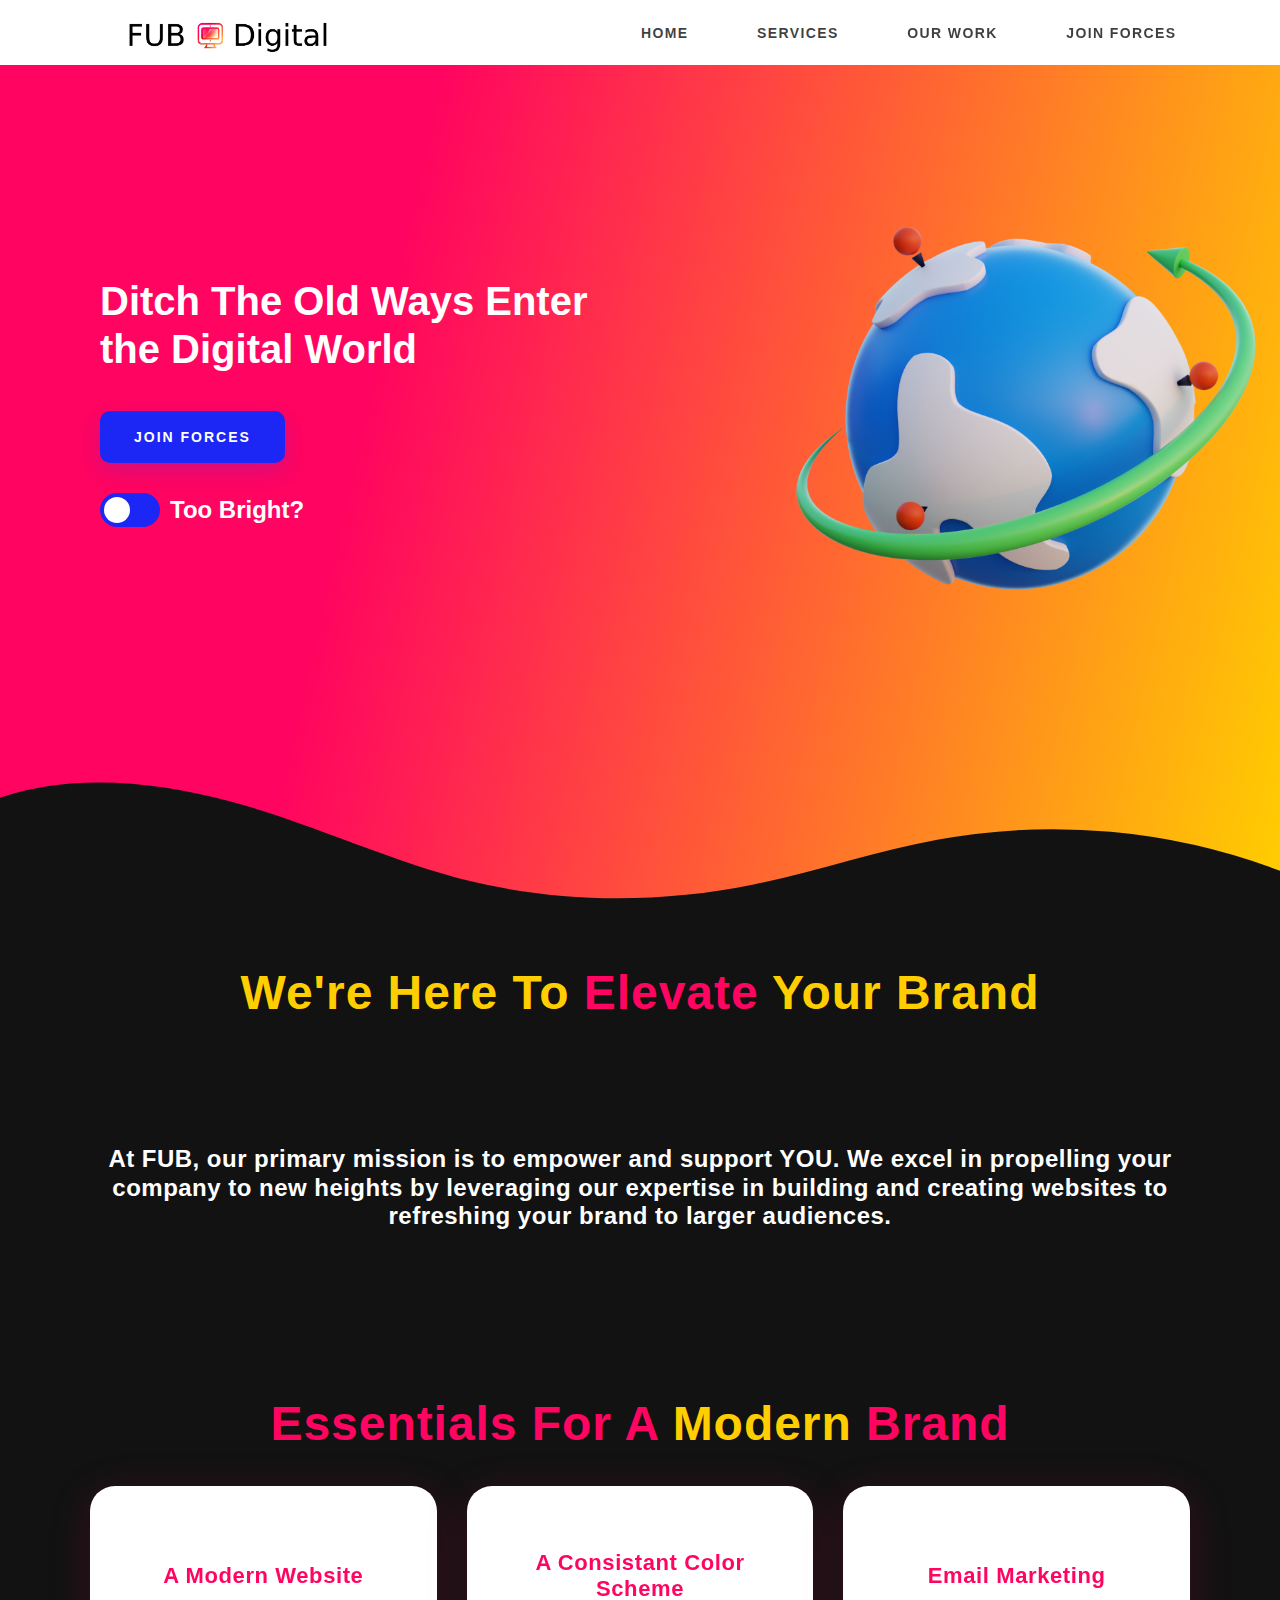
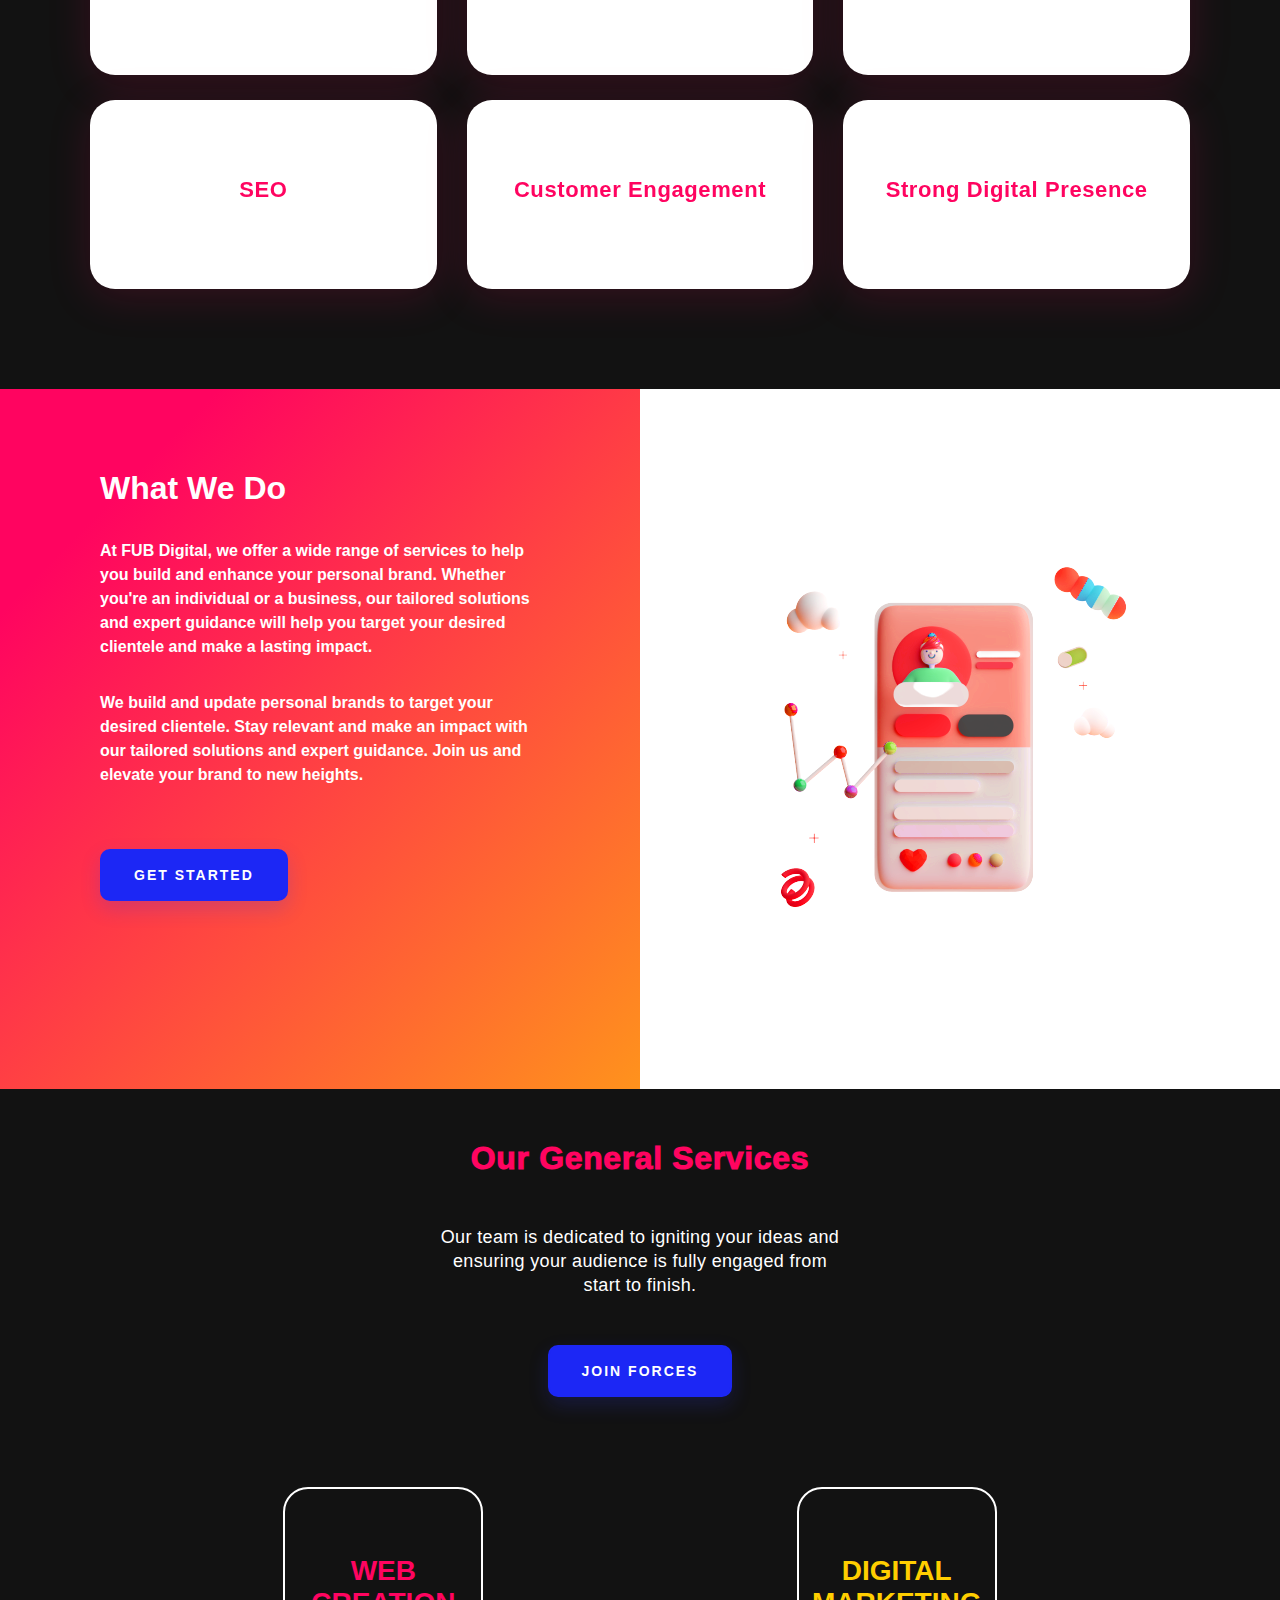
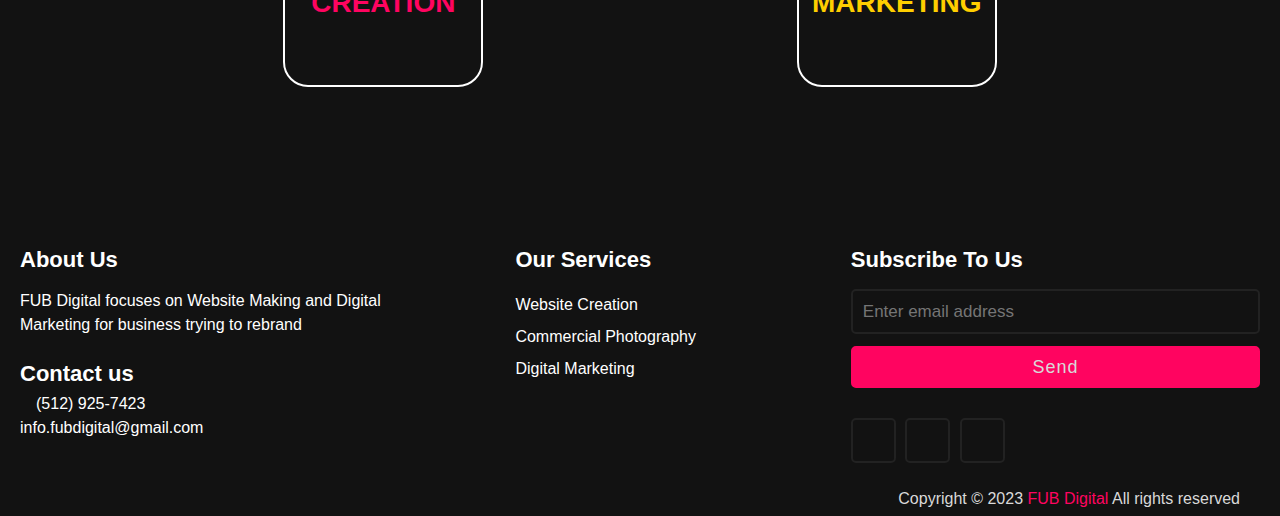
==== commit bf81a570: "footer link change" ====
--- a/docs/index.html
+++ b/docs/index.html
@@ -243,8 +243,7 @@
         <div class="middle box">
           <div class="topic">Our Services</div>
           <div><a href="./web_creation">Website Creation</a></div>
-          <div><a href="./web_creation">Web and UX Design</a></div>
-          <div><a href="./digital_marketing">Digital Marketing</a></div>
+          <div><a href="./digital_marketing">Commercial Photography</a></div>          <div><a href="./digital_marketing">Digital Marketing</a></div>
         </div>
         <div class="right box">
           <div class="topic">Subscribe To Us</div>
--- a/docs/nav.css
+++ b/docs/nav.css
@@ -212,6 +212,7 @@
 
     .dropdown {
         content-visibility: hidden;
+        color: black;
         margin: -90;
     }
 
